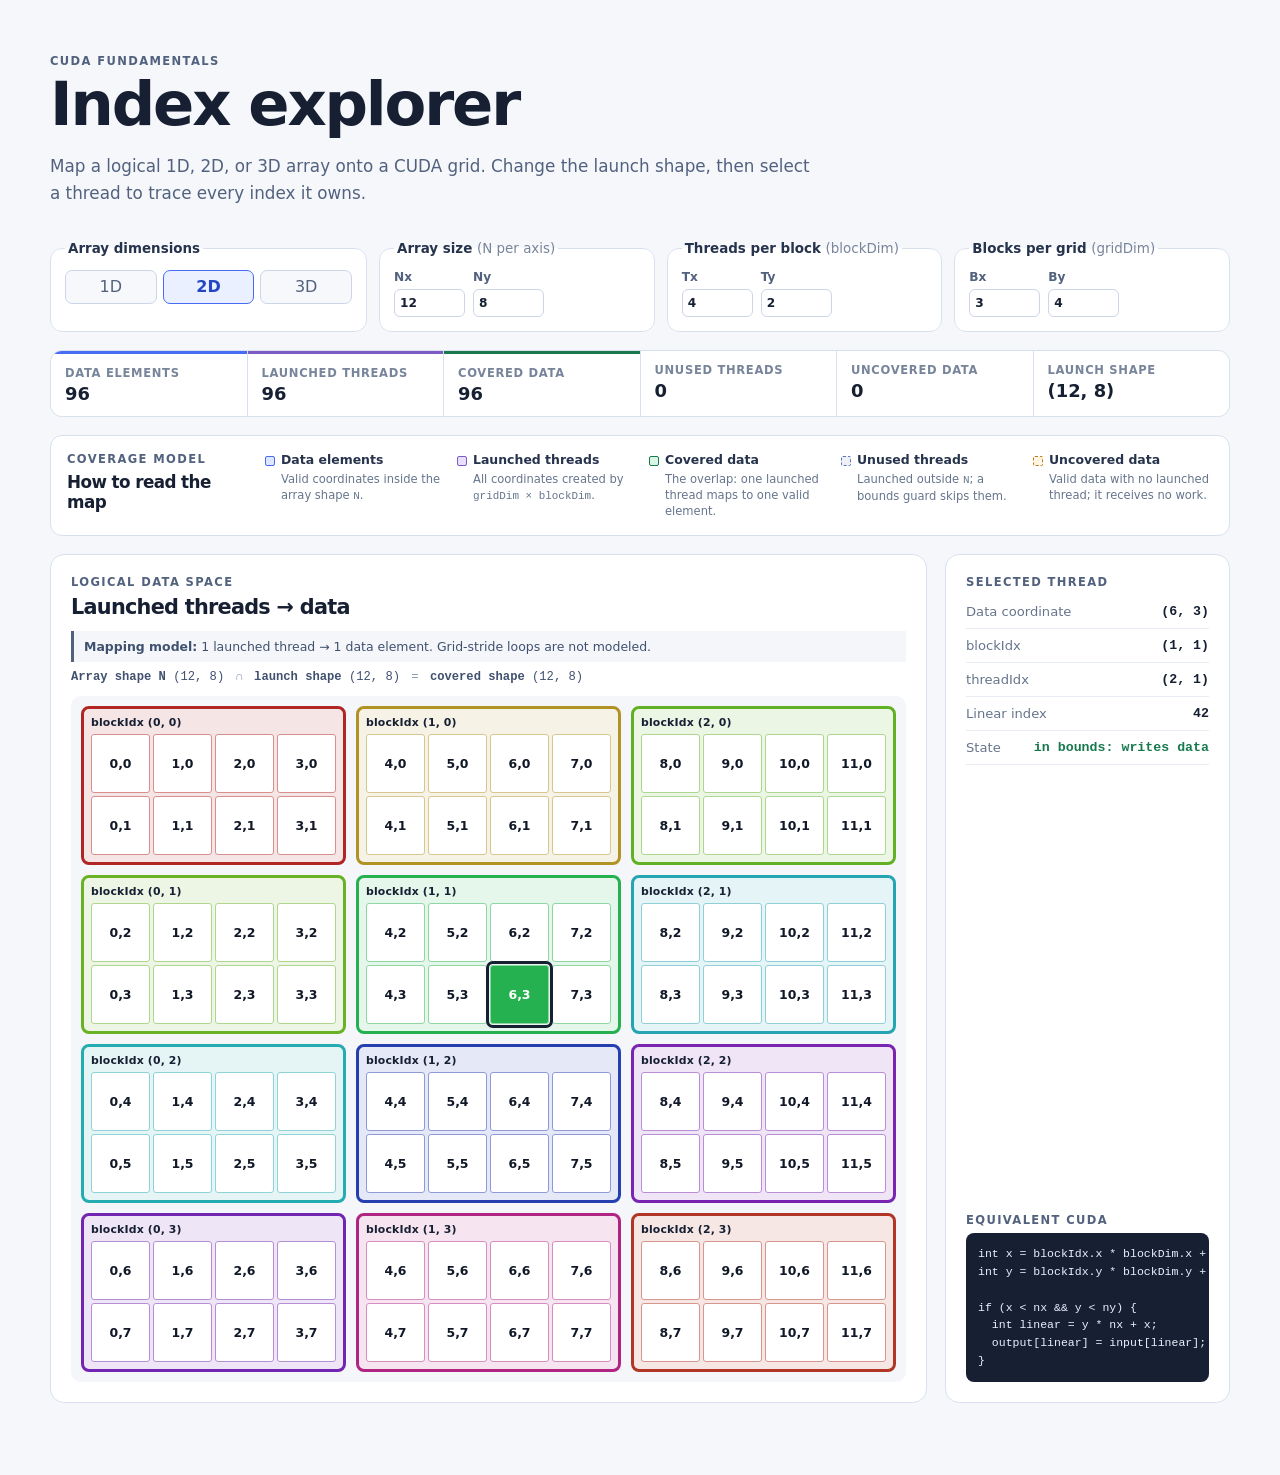
==== curriculum/gpu-mode-lecture-002/cuda-index-explorer/index.html @ 604b35b5 "feat: explain CUDA launch coverage - Define data, launch, overlap, and uncovered states\n- Show cove" ====
<!doctype html>
<html lang="en">
  <head>
    <meta charset="utf-8">
    <meta name="viewport" content="width=device-width, initial-scale=1">
    <title>CUDA Index Explorer</title>
    <link rel="stylesheet" href="styles.css">
  </head>
  <body>
    <main class="page-shell">
      <header>
        <p class="eyebrow">CUDA fundamentals</p>
        <h1>Index explorer</h1>
        <p class="lede">Map a logical 1D, 2D, or 3D array onto a CUDA grid. Change the launch shape, then select a thread to trace every index it owns.</p>
      </header>

      <section class="controls" aria-label="CUDA launch configuration">
        <fieldset>
          <legend>Array dimensions</legend>
          <div class="segmented" id="dimension-picker">
            <button type="button" data-dimensions="1" aria-pressed="false">1D</button>
            <button type="button" data-dimensions="2" aria-pressed="true">2D</button>
            <button type="button" data-dimensions="3" aria-pressed="false">3D</button>
          </div>
        </fieldset>
        <fieldset>
          <legend>Array size <span class="subtle">(N per axis)</span></legend>
          <div class="axis-inputs" id="array-inputs"></div>
        </fieldset>
        <fieldset>
          <legend>Threads per block <span class="subtle">(blockDim)</span></legend>
          <div class="axis-inputs" id="block-inputs"></div>
        </fieldset>
        <fieldset>
          <legend>Blocks per grid <span class="subtle">(gridDim)</span></legend>
          <div class="axis-inputs" id="grid-inputs"></div>
        </fieldset>
      </section>

      <section class="summary" aria-label="Coverage summary" id="summary"></section>
      <section class="coverage-key" aria-labelledby="coverage-key-title">
        <div class="coverage-key-heading">
          <p class="eyebrow">Coverage model</p>
          <h2 id="coverage-key-title">How to read the map</h2>
        </div>
        <div class="coverage-key-items">
          <div><span class="key data"></span><strong>Data elements</strong><p>Valid coordinates inside the array shape <code>N</code>.</p></div>
          <div><span class="key launch"></span><strong>Launched threads</strong><p>All coordinates created by <code>gridDim × blockDim</code>.</p></div>
          <div><span class="key covered"></span><strong>Covered data</strong><p>The overlap: one launched thread maps to one valid element.</p></div>
          <div><span class="key outside"></span><strong>Unused threads</strong><p>Launched outside <code>N</code>; a bounds guard skips them.</p></div>
          <div><span class="key missing"></span><strong>Uncovered data</strong><p>Valid data with no launched thread; it receives no work.</p></div>
        </div>
      </section>

      <section class="workspace">
        <section class="visual-panel" aria-labelledby="map-title">
          <div class="section-heading">
            <div>
              <p class="eyebrow">Logical data space</p>
              <h2 id="map-title">Launched threads → data</h2>
            </div>
          </div>
          <div id="slice-stack" class="slice-stack" aria-label="3D array slice stack"></div>
          <p class="mapping-rule"><strong>Mapping model:</strong> 1 launched thread → 1 data element. Grid-stride loops are not modeled.</p>
          <p id="coverage-statement" class="coverage-statement"></p>
          <section id="unassigned" class="unassigned" aria-live="polite"></section>
          <div id="map" class="map" role="grid" aria-label="Array elements grouped by their CUDA blocks"></div>
        </section>

        <aside class="inspection" aria-live="polite">
          <p class="eyebrow">Selected thread</p>
          <div id="selected-details"></div>
          <div class="code-wrap">
            <p class="eyebrow">Equivalent CUDA</p>
            <pre id="code-example"></pre>
          </div>
        </aside>
      </section>
    </main>
    <script src="mapping.js"></script>
    <script src="app.js"></script>
  </body>
</html>
---- curriculum/gpu-mode-lecture-002/cuda-index-explorer/styles.css ----
:root { color-scheme: light dark; font-family: Inter, ui-sans-serif, system-ui, sans-serif; color: #172033; background: #f5f7fb; }
* { box-sizing: border-box; }
[hidden] { display: none !important; }
body { margin: 0; }
button, input { font: inherit; }
.page-shell { width: min(1180px, calc(100% - 32px)); margin: 0 auto; padding: 54px 0 72px; }
header { max-width: 760px; }
.eyebrow { margin: 0 0 6px; color: #52627e; font-size: .72rem; font-weight: 750; letter-spacing: .12em; text-transform: uppercase; }
h1, h2 { margin: 0; letter-spacing: -.035em; color: #172033; }
h1 { font-size: clamp(2.2rem, 5vw, 3.8rem); line-height: 1; }
h2 { font-size: 1.3rem; }
.lede { margin: 18px 0 34px; color: #52627e; font-size: 1.05rem; line-height: 1.6; }
.controls { display: grid; grid-template-columns: 1.15fr repeat(3, 1fr); gap: 12px; }
fieldset { min-width: 0; margin: 0; padding: 14px; border: 1px solid #d9e0ed; border-radius: 12px; background: #fff; }
legend { padding: 0 3px; color: #26334c; font-size: .84rem; font-weight: 700; }
.subtle { color: #77849a; font-weight: 500; }
.segmented { display: flex; gap: 6px; }
.segmented button { flex: 1; min-height: 34px; border: 1px solid #ccd6e7; border-radius: 7px; background: #f6f8fc; color: #52627e; cursor: pointer; }
.segmented button[aria-pressed="true"] { border-color: #476cf3; background: #eaf0ff; color: #2446c4; font-weight: 750; }
.axis-inputs { display: flex; gap: 8px; }
.axis-inputs label { min-width: 0; color: #52627e; font-size: .76rem; font-weight: 700; }
.axis-inputs input { display: block; width: 100%; min-width: 44px; margin-top: 5px; padding: 6px 5px; border: 1px solid #ccd6e7; border-radius: 6px; color: #172033; background: #fff; }
.summary { display: grid; grid-template-columns: repeat(6, 1fr); gap: 1px; margin: 18px 0; overflow: hidden; border: 1px solid #d9e0ed; border-radius: 12px; background: #d9e0ed; }
.summary div { padding: 12px 14px; background: #fff; }
.summary span { display: block; color: #77849a; font-size: .72rem; font-weight: 700; text-transform: uppercase; letter-spacing: .06em; }
.summary strong { display: block; margin-top: 3px; font-size: 1.12rem; color: #172033; }
.summary .warning { background: #fff6e6; }.summary .warning span, .summary .warning strong { color: #a45300; }
.summary .data-total { border-top: 3px solid #476cf3; }.summary .launch-total { border-top: 3px solid #7c5cc4; }.summary .covered-total { border-top: 3px solid #18794e; }
.coverage-key { display: grid; grid-template-columns: 180px 1fr; gap: 18px; margin: 0 0 18px; padding: 16px; border: 1px solid #d9e0ed; border-radius: 12px; background: #fff; }.coverage-key h2 { font-size: 1.05rem; }.coverage-key-items { display: grid; grid-template-columns: repeat(5, minmax(0, 1fr)); gap: 12px; }.coverage-key-items > div { position: relative; padding-left: 16px; }.coverage-key-items .key { position: absolute; top: 4px; left: 0; margin: 0; }.coverage-key-items strong { display: block; color: #26334c; font-size: .78rem; }.coverage-key-items p { margin: 4px 0 0; color: #66758d; font-size: .72rem; line-height: 1.4; }.coverage-key-items code { font-size: .95em; }
.workspace { display: grid; grid-template-columns: minmax(0, 1fr) 285px; gap: 18px; align-items: stretch; }
.visual-panel, .inspection { border: 1px solid #d9e0ed; border-radius: 14px; background: #fff; padding: 20px; }
.section-heading { display: flex; align-items: start; justify-content: space-between; gap: 10px; margin-bottom: 16px; }
.slice-stack { margin: -5px 0 14px; padding: 10px 12px; border-left: 3px solid #476cf3; background: #f5f8ff; }
.stack-label { margin: 0 0 8px; color: #40516f; font-size: .78rem; font-weight: 700; }
.stack-layers { display: flex; align-items: center; flex-wrap: wrap; gap: 5px; }
.slice-layer { padding: 4px 7px; border: 1px solid #b9c7e6; border-radius: 5px; color: #253958; background: #fff; cursor: pointer; font-size: .73rem; font-weight: 700; }
.slice-layer.current { border-color: #263e99; background: #3457d5; color: #fff; box-shadow: 0 0 0 2px #b9c9ff; }
.slice-layer.outside { border-style: dashed; color: #7c8798; background: #edf0f5; }
.slice-layer.current.outside { border-color: #a65c00; background: #b86600; color: #fff; box-shadow: 0 0 0 2px #ffd29f; }
.stack-ellipsis { color: #62718a; font-weight: 800; }
.mapping-rule { margin: -4px 0 12px; padding: 8px 10px; border-left: 3px solid #52627e; color: #40516f; background: #f4f6fa; font-size: .78rem; }
.coverage-statement { margin: -4px 0 12px; color: #40516f; font-family: ui-monospace, SFMono-Regular, Menlo, monospace; font-size: .76rem; }.coverage-statement span { color: #8a98af; padding: 0 4px; }
.map { --block-columns: 1; display: grid; grid-template-columns: repeat(var(--block-columns), minmax(110px, 1fr)); gap: 10px; padding: 10px; overflow: auto; border-radius: 10px; background: #f4f6fa; }
.map.one-dimensional { grid-template-columns: repeat(var(--block-columns), minmax(150px, 1fr)); }
.map.one-dimensional .block-region { grid-template-rows: auto minmax(54px, 72px); }.map.one-dimensional .cell { aspect-ratio: auto; min-height: 54px; }
.empty-launch { grid-column: 1 / -1; margin: 0; padding: 18px; color: #a45300; font-weight: 750; text-align: center; }
.block-region { --thread-columns: 1; display: grid; grid-template-columns: repeat(var(--thread-columns), minmax(26px, 1fr)); gap: 3px; padding: 7px; border: 3px solid var(--block-color); border-radius: 8px; background: color-mix(in srgb, var(--block-color), #fff 88%); }
.block-label { grid-column: 1 / -1; margin: 0 0 2px; color: #172033; font-size: .68rem; font-weight: 850; letter-spacing: .015em; }
.cell { aspect-ratio: 1; min-width: 27px; padding: 0; border: 1px solid color-mix(in srgb, var(--block-color), #fff 48%); border-radius: 3px; color: #111827; background: #fff; cursor: pointer; font-size: clamp(.56rem, 1.5vw, .78rem); font-weight: 750; }
.cell:hover { filter: brightness(.95); transform: scale(1.04); }
.cell.outside { border-style: dashed; color: #98a2b3; background: repeating-linear-gradient(135deg, #f3f4f7, #f3f4f7 4px, #e8ebf0 4px, #e8ebf0 7px); }
.cell.selected { outline: 3px solid #172033; outline-offset: 1px; background: var(--block-color); color: white; font-weight: 800; z-index: 1; }
.unassigned { margin-top: 12px; padding: 12px; border: 1px dashed #c47b15; border-radius: 8px; background: #fff8eb; }
.unassigned-title { margin: 0; color: #804000; font-size: .84rem; font-weight: 850; }.unassigned-detail { margin: 3px 0 10px; color: #8c642d; font-size: .76rem; }
.unassigned-cells { display: grid; grid-template-columns: repeat(var(--unassigned-columns), minmax(38px, 1fr)); gap: 3px; }.unassigned-cells span { min-height: 28px; padding: 6px 3px; overflow: hidden; border: 1px dashed #c9984e; border-radius: 3px; color: #754706; background: repeating-linear-gradient(135deg, #fff9eb, #fff9eb 4px, #fff2d5 4px, #fff2d5 7px); font-family: ui-monospace, SFMono-Regular, Menlo, monospace; font-size: .68rem; font-weight: 750; text-align: center; white-space: nowrap; text-overflow: ellipsis; }.unassigned-cells .more-missing { grid-column: 1 / -1; color: #8c642d; background: transparent; border: 0; text-align: left; }
.map-key { margin: 13px 0 0; color: #52627e; font-size: .77rem; }
.key { display: inline-block; width: 10px; height: 10px; margin: 0 4px 0 10px; border-radius: 2px; border: 1px solid #5874be; background: #dce7ff; }.key.data { border-color: #476cf3; background: #dce7ff; }.key.launch { border-color: #7c5cc4; background: #e8dfff; }.key.covered { border-color: #18794e; background: #d9f5e5; }.key.outside { border-style: dashed; background: #eef0f4; }.key.missing { border-color: #c47b15; border-style: dashed; background: repeating-linear-gradient(135deg, #fff9eb, #fff9eb 4px, #fff2d5 4px, #fff2d5 7px); }
.inspection { display: flex; flex-direction: column; }
dl { margin: 0; } dl div { display: grid; grid-template-columns: 1fr auto; gap: 12px; padding: 9px 0; border-bottom: 1px solid #e8edf5; } dt { color: #66758d; font-size: .82rem; } dd { margin: 0; color: #172033; font-family: ui-monospace, SFMono-Regular, Menlo, monospace; font-size: .83rem; font-weight: 700; }.in-bounds { color: #18794e; }.out-of-bounds { color: #b54708; }
.code-wrap { margin-top: auto; padding-top: 24px; }.code-wrap pre { margin: 0; padding: 12px; overflow: auto; border-radius: 8px; background: #172033; color: #eaf0ff; font-size: .72rem; line-height: 1.55; }
@media (max-width: 900px) { .controls { grid-template-columns: repeat(2, 1fr); }.summary { grid-template-columns: repeat(3, 1fr); }.coverage-key { grid-template-columns: 1fr; }.coverage-key-items { grid-template-columns: repeat(3, 1fr); }.workspace { grid-template-columns: 1fr; }.inspection { min-height: 340px; } }
@media (max-width: 560px) { .page-shell { width: min(100% - 20px, 1180px); padding-top: 28px; }.controls, .summary, .coverage-key-items { grid-template-columns: 1fr; }.visual-panel, .inspection { padding: 14px; }.map, .map.one-dimensional { grid-template-columns: repeat(var(--block-columns), minmax(110px, 1fr)); } }
@media (prefers-color-scheme: dark) { :root { color: #e4e8f1; background: #101522; } h1, h2, .summary strong, dd { color: #f2f5fb; }.lede, .eyebrow, .map-key, dt { color: #aeb9cf; } fieldset, .summary div, .visual-panel, .inspection, .coverage-key { border-color: #2d3a54; background: #192132; } legend { color: #dce5f7; }.segmented button, .axis-inputs input { border-color: #3a4964; color: #eaf0ff; background: #222d42; }.segmented button[aria-pressed="true"] { border-color: #6d8cff; background: #24366e; color: #dce6ff; }.summary { border-color: #2d3a54; background: #2d3a54; }.summary .warning { background: #442b10; }.summary .warning span, .summary .warning strong { color: #ffcf86; }.coverage-key-items strong { color: #e8efff; }.coverage-key-items p { color: #aeb9cf; }.map { background: #111827; }.slice-stack { background: #18233a; }.stack-label { color: #bdc9df; }.slice-layer { border-color: #526789; color: #eaf0ff; background: #26364f; }.slice-layer.outside { color: #aeb9cf; background: #252d3b; }.mapping-rule { color: #bdc9df; background: #202a3c; }.coverage-statement { color: #bdc9df; }.block-region { background: color-mix(in srgb, var(--block-color), #111827 74%); }.block-label { color: #f4f7ff; }.cell { color: #172033; background: #f8fbff; }.cell.outside { color: #77849a; background: repeating-linear-gradient(135deg, #252d3b, #252d3b 4px, #1d2430 4px, #1d2430 7px); }.unassigned { border-color: #d49333; background: #352815; }.unassigned-title { color: #ffd293; }.unassigned-detail { color: #e3bd84; }.unassigned-cells span { border-color: #a87938; color: #ffd99f; background: repeating-linear-gradient(135deg, #3a2c17, #3a2c17 4px, #2e2314 4px, #2e2314 7px); }.code-wrap pre { background: #0b1020; } }
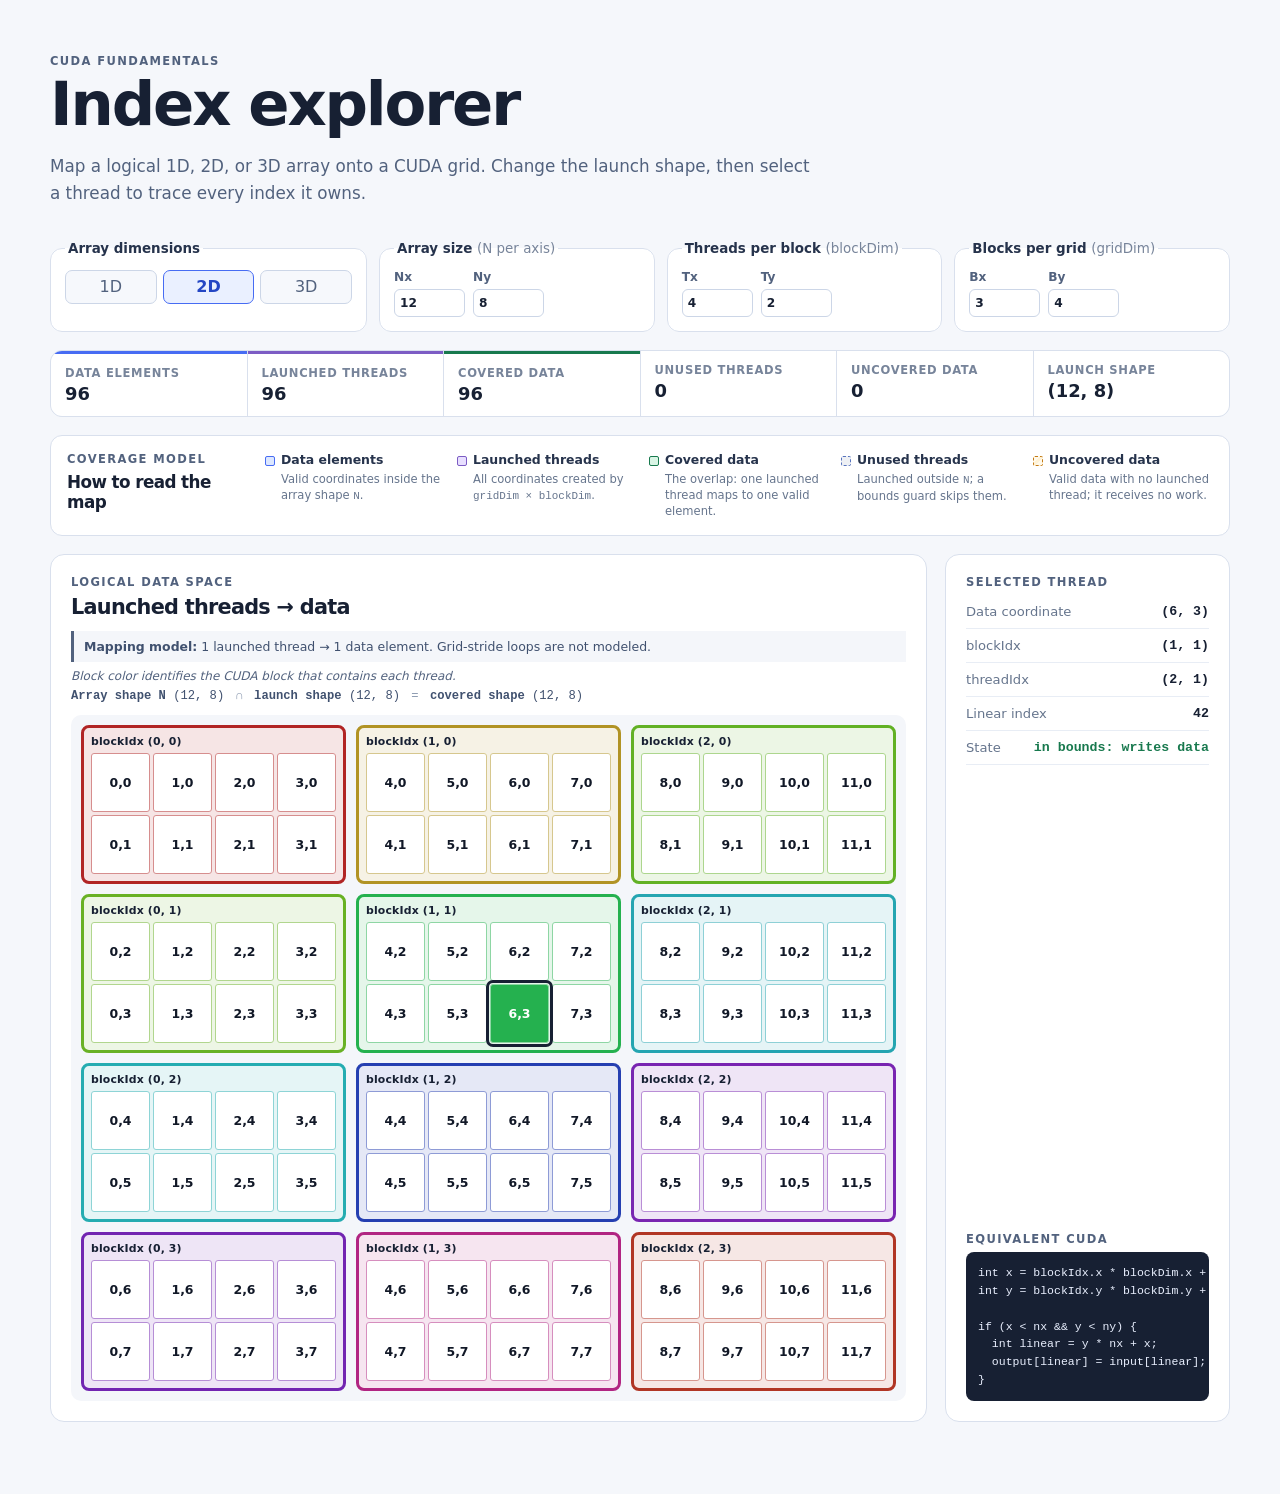
==== commit 1f00965f: "feat: clarify 3D CUDA slice groups - Group z layers by block index\n- Keep x-y tile colors stable ac" ====
--- a/curriculum/gpu-mode-lecture-002/cuda-index-explorer/index.html
+++ b/curriculum/gpu-mode-lecture-002/cuda-index-explorer/index.html
@@ -62,6 +62,7 @@
           </div>
           <div id="slice-stack" class="slice-stack" aria-label="3D array slice stack"></div>
           <p class="mapping-rule"><strong>Mapping model:</strong> 1 launched thread → 1 data element. Grid-stride loops are not modeled.</p>
+          <p id="dimension-note" class="dimension-note"></p>
           <p id="coverage-statement" class="coverage-statement"></p>
           <section id="unassigned" class="unassigned" aria-live="polite"></section>
           <div id="map" class="map" role="grid" aria-label="Array elements grouped by their CUDA blocks"></div>
--- a/curriculum/gpu-mode-lecture-002/cuda-index-explorer/styles.css
+++ b/curriculum/gpu-mode-lecture-002/cuda-index-explorer/styles.css
@@ -32,13 +32,14 @@
 .section-heading { display: flex; align-items: start; justify-content: space-between; gap: 10px; margin-bottom: 16px; }
 .slice-stack { margin: -5px 0 14px; padding: 10px 12px; border-left: 3px solid #476cf3; background: #f5f8ff; }
 .stack-label { margin: 0 0 8px; color: #40516f; font-size: .78rem; font-weight: 700; }
-.stack-layers { display: flex; align-items: center; flex-wrap: wrap; gap: 5px; }
-.slice-layer { padding: 4px 7px; border: 1px solid #b9c7e6; border-radius: 5px; color: #253958; background: #fff; cursor: pointer; font-size: .73rem; font-weight: 700; }
+.stack-groups { display: flex; align-items: stretch; flex-wrap: wrap; gap: 8px; }.slice-group { padding: 6px; border: 1px solid #aabadd; border-radius: 6px; background: color-mix(in srgb, #dce7ff, #fff 58%); }.slice-group-label { margin: 0 0 5px; color: #385175; font-size: .68rem; font-weight: 850; }.stack-layers { display: flex; align-items: center; flex-wrap: wrap; gap: 5px; }
+.slice-layer { display: grid; gap: 1px; padding: 4px 7px; border: 1px solid #b9c7e6; border-radius: 5px; color: #253958; background: #fff; cursor: pointer; font-size: .73rem; font-weight: 800; text-align: left; }.slice-layer small, .slice-layer em { color: #62718a; font-size: .6rem; font-style: normal; font-weight: 650; }
 .slice-layer.current { border-color: #263e99; background: #3457d5; color: #fff; box-shadow: 0 0 0 2px #b9c9ff; }
 .slice-layer.outside { border-style: dashed; color: #7c8798; background: #edf0f5; }
 .slice-layer.current.outside { border-color: #a65c00; background: #b86600; color: #fff; box-shadow: 0 0 0 2px #ffd29f; }
 .stack-ellipsis { color: #62718a; font-weight: 800; }
 .mapping-rule { margin: -4px 0 12px; padding: 8px 10px; border-left: 3px solid #52627e; color: #40516f; background: #f4f6fa; font-size: .78rem; }
+.dimension-note { margin: -5px 0 10px; color: #52627e; font-size: .75rem; font-style: italic; }
 .coverage-statement { margin: -4px 0 12px; color: #40516f; font-family: ui-monospace, SFMono-Regular, Menlo, monospace; font-size: .76rem; }.coverage-statement span { color: #8a98af; padding: 0 4px; }
 .map { --block-columns: 1; display: grid; grid-template-columns: repeat(var(--block-columns), minmax(110px, 1fr)); gap: 10px; padding: 10px; overflow: auto; border-radius: 10px; background: #f4f6fa; }
 .map.one-dimensional { grid-template-columns: repeat(var(--block-columns), minmax(150px, 1fr)); }
@@ -60,4 +61,4 @@
 .code-wrap { margin-top: auto; padding-top: 24px; }.code-wrap pre { margin: 0; padding: 12px; overflow: auto; border-radius: 8px; background: #172033; color: #eaf0ff; font-size: .72rem; line-height: 1.55; }
 @media (max-width: 900px) { .controls { grid-template-columns: repeat(2, 1fr); }.summary { grid-template-columns: repeat(3, 1fr); }.coverage-key { grid-template-columns: 1fr; }.coverage-key-items { grid-template-columns: repeat(3, 1fr); }.workspace { grid-template-columns: 1fr; }.inspection { min-height: 340px; } }
 @media (max-width: 560px) { .page-shell { width: min(100% - 20px, 1180px); padding-top: 28px; }.controls, .summary, .coverage-key-items { grid-template-columns: 1fr; }.visual-panel, .inspection { padding: 14px; }.map, .map.one-dimensional { grid-template-columns: repeat(var(--block-columns), minmax(110px, 1fr)); } }
-@media (prefers-color-scheme: dark) { :root { color: #e4e8f1; background: #101522; } h1, h2, .summary strong, dd { color: #f2f5fb; }.lede, .eyebrow, .map-key, dt { color: #aeb9cf; } fieldset, .summary div, .visual-panel, .inspection, .coverage-key { border-color: #2d3a54; background: #192132; } legend { color: #dce5f7; }.segmented button, .axis-inputs input { border-color: #3a4964; color: #eaf0ff; background: #222d42; }.segmented button[aria-pressed="true"] { border-color: #6d8cff; background: #24366e; color: #dce6ff; }.summary { border-color: #2d3a54; background: #2d3a54; }.summary .warning { background: #442b10; }.summary .warning span, .summary .warning strong { color: #ffcf86; }.coverage-key-items strong { color: #e8efff; }.coverage-key-items p { color: #aeb9cf; }.map { background: #111827; }.slice-stack { background: #18233a; }.stack-label { color: #bdc9df; }.slice-layer { border-color: #526789; color: #eaf0ff; background: #26364f; }.slice-layer.outside { color: #aeb9cf; background: #252d3b; }.mapping-rule { color: #bdc9df; background: #202a3c; }.coverage-statement { color: #bdc9df; }.block-region { background: color-mix(in srgb, var(--block-color), #111827 74%); }.block-label { color: #f4f7ff; }.cell { color: #172033; background: #f8fbff; }.cell.outside { color: #77849a; background: repeating-linear-gradient(135deg, #252d3b, #252d3b 4px, #1d2430 4px, #1d2430 7px); }.unassigned { border-color: #d49333; background: #352815; }.unassigned-title { color: #ffd293; }.unassigned-detail { color: #e3bd84; }.unassigned-cells span { border-color: #a87938; color: #ffd99f; background: repeating-linear-gradient(135deg, #3a2c17, #3a2c17 4px, #2e2314 4px, #2e2314 7px); }.code-wrap pre { background: #0b1020; } }
+@media (prefers-color-scheme: dark) { :root { color: #e4e8f1; background: #101522; } h1, h2, .summary strong, dd { color: #f2f5fb; }.lede, .eyebrow, .map-key, dt { color: #aeb9cf; } fieldset, .summary div, .visual-panel, .inspection, .coverage-key { border-color: #2d3a54; background: #192132; } legend { color: #dce5f7; }.segmented button, .axis-inputs input { border-color: #3a4964; color: #eaf0ff; background: #222d42; }.segmented button[aria-pressed="true"] { border-color: #6d8cff; background: #24366e; color: #dce6ff; }.summary { border-color: #2d3a54; background: #2d3a54; }.summary .warning { background: #442b10; }.summary .warning span, .summary .warning strong { color: #ffcf86; }.coverage-key-items strong { color: #e8efff; }.coverage-key-items p { color: #aeb9cf; }.map { background: #111827; }.slice-stack { background: #18233a; }.stack-label { color: #bdc9df; }.slice-group { border-color: #526789; background: #202e48; }.slice-group-label { color: #c8d6f0; }.slice-layer { border-color: #526789; color: #eaf0ff; background: #26364f; }.slice-layer small, .slice-layer em { color: #aeb9cf; }.slice-layer.outside { color: #aeb9cf; background: #252d3b; }.mapping-rule { color: #bdc9df; background: #202a3c; }.dimension-note, .coverage-statement { color: #bdc9df; }.block-region { background: color-mix(in srgb, var(--block-color), #111827 74%); }.block-label { color: #f4f7ff; }.cell { color: #172033; background: #f8fbff; }.cell.outside { color: #77849a; background: repeating-linear-gradient(135deg, #252d3b, #252d3b 4px, #1d2430 4px, #1d2430 7px); }.unassigned { border-color: #d49333; background: #352815; }.unassigned-title { color: #ffd293; }.unassigned-detail { color: #e3bd84; }.unassigned-cells span { border-color: #a87938; color: #ffd99f; background: repeating-linear-gradient(135deg, #3a2c17, #3a2c17 4px, #2e2314 4px, #2e2314 7px); }.code-wrap pre { background: #0b1020; } }
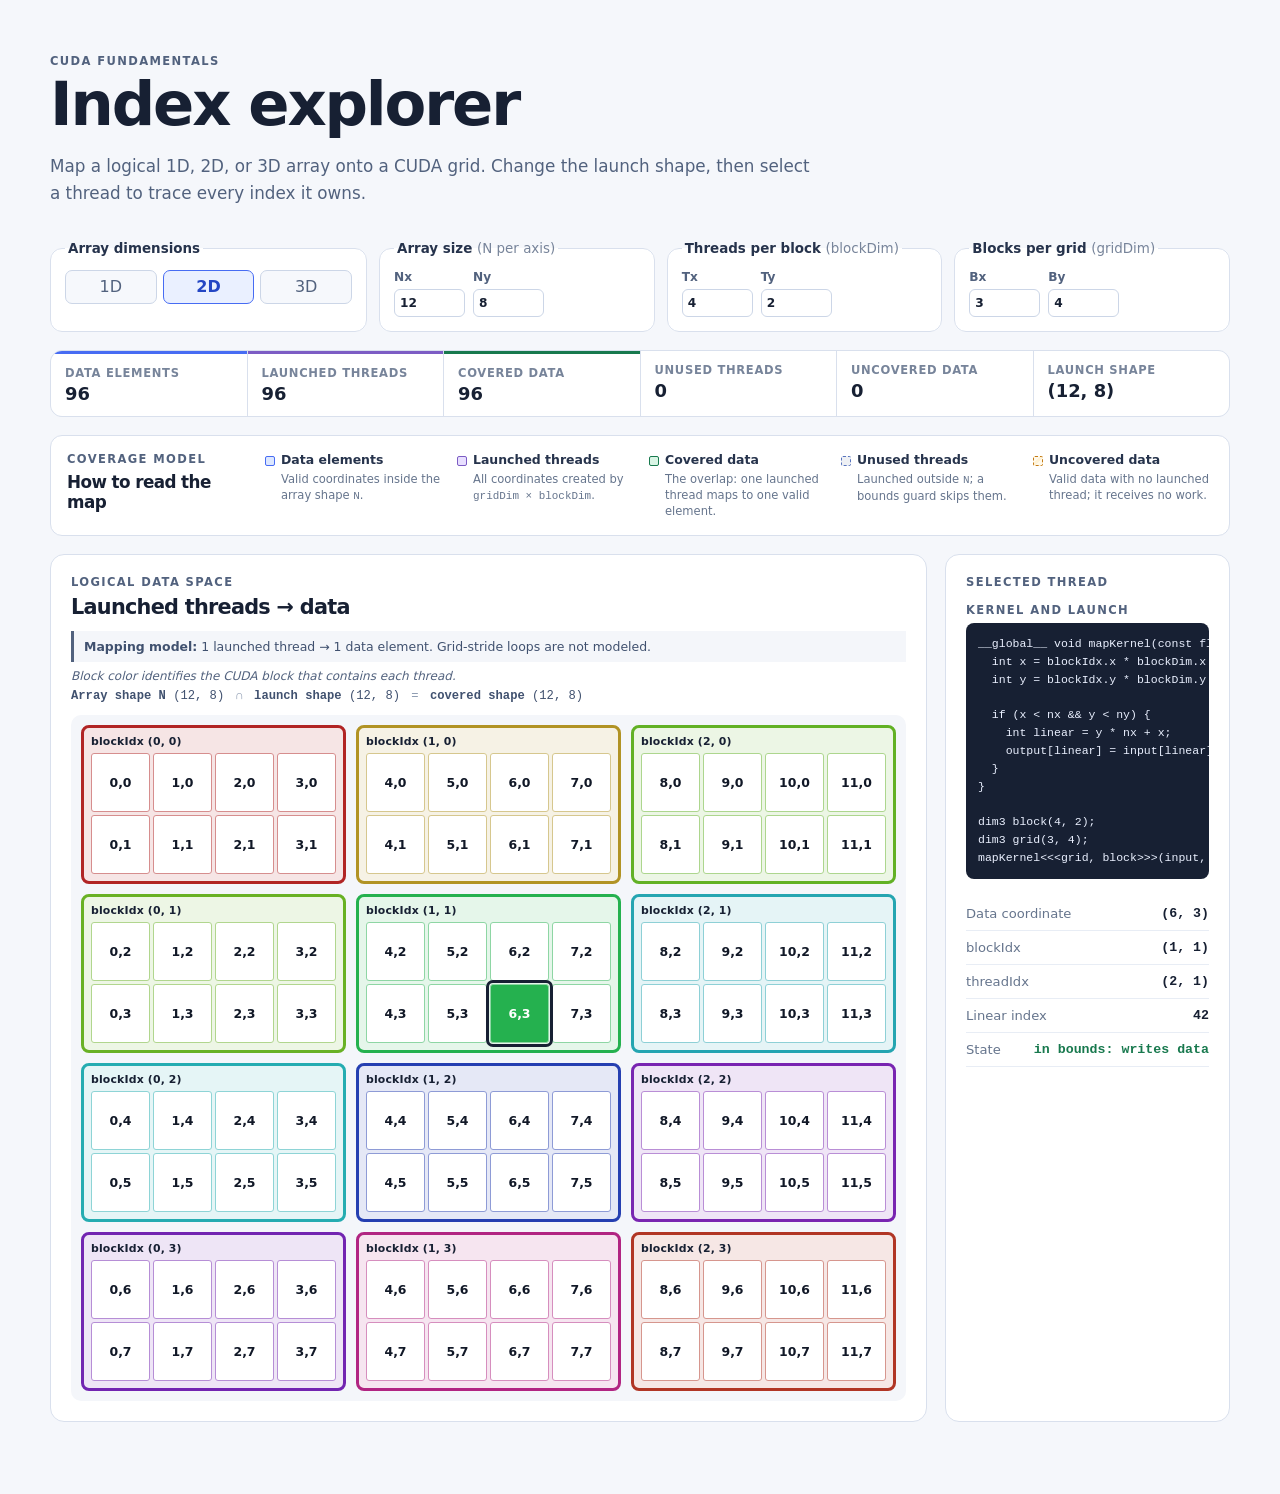
==== commit e69ed3e0: "feat: show CUDA kernel launch code - Generate the current kernel and dim3 launch values\n- Keep the " ====
--- a/curriculum/gpu-mode-lecture-002/cuda-index-explorer/index.html
+++ b/curriculum/gpu-mode-lecture-002/cuda-index-explorer/index.html
@@ -70,11 +70,11 @@
 
         <aside class="inspection" aria-live="polite">
           <p class="eyebrow">Selected thread</p>
-          <div id="selected-details"></div>
           <div class="code-wrap">
-            <p class="eyebrow">Equivalent CUDA</p>
+            <p class="eyebrow">Kernel and launch</p>
             <pre id="code-example"></pre>
           </div>
+          <div id="selected-details"></div>
         </aside>
       </section>
     </main>
--- a/curriculum/gpu-mode-lecture-002/cuda-index-explorer/styles.css
+++ b/curriculum/gpu-mode-lecture-002/cuda-index-explorer/styles.css
@@ -58,7 +58,7 @@
 .key { display: inline-block; width: 10px; height: 10px; margin: 0 4px 0 10px; border-radius: 2px; border: 1px solid #5874be; background: #dce7ff; }.key.data { border-color: #476cf3; background: #dce7ff; }.key.launch { border-color: #7c5cc4; background: #e8dfff; }.key.covered { border-color: #18794e; background: #d9f5e5; }.key.outside { border-style: dashed; background: #eef0f4; }.key.missing { border-color: #c47b15; border-style: dashed; background: repeating-linear-gradient(135deg, #fff9eb, #fff9eb 4px, #fff2d5 4px, #fff2d5 7px); }
 .inspection { display: flex; flex-direction: column; }
 dl { margin: 0; } dl div { display: grid; grid-template-columns: 1fr auto; gap: 12px; padding: 9px 0; border-bottom: 1px solid #e8edf5; } dt { color: #66758d; font-size: .82rem; } dd { margin: 0; color: #172033; font-family: ui-monospace, SFMono-Regular, Menlo, monospace; font-size: .83rem; font-weight: 700; }.in-bounds { color: #18794e; }.out-of-bounds { color: #b54708; }
-.code-wrap { margin-top: auto; padding-top: 24px; }.code-wrap pre { margin: 0; padding: 12px; overflow: auto; border-radius: 8px; background: #172033; color: #eaf0ff; font-size: .72rem; line-height: 1.55; }
+.code-wrap { margin-top: 8px; }.code-wrap pre { margin: 0; padding: 12px; overflow: auto; border-radius: 8px; background: #172033; color: #eaf0ff; font-size: .72rem; line-height: 1.55; }.inspection #selected-details { margin-top: 18px; }
 @media (max-width: 900px) { .controls { grid-template-columns: repeat(2, 1fr); }.summary { grid-template-columns: repeat(3, 1fr); }.coverage-key { grid-template-columns: 1fr; }.coverage-key-items { grid-template-columns: repeat(3, 1fr); }.workspace { grid-template-columns: 1fr; }.inspection { min-height: 340px; } }
 @media (max-width: 560px) { .page-shell { width: min(100% - 20px, 1180px); padding-top: 28px; }.controls, .summary, .coverage-key-items { grid-template-columns: 1fr; }.visual-panel, .inspection { padding: 14px; }.map, .map.one-dimensional { grid-template-columns: repeat(var(--block-columns), minmax(110px, 1fr)); } }
 @media (prefers-color-scheme: dark) { :root { color: #e4e8f1; background: #101522; } h1, h2, .summary strong, dd { color: #f2f5fb; }.lede, .eyebrow, .map-key, dt { color: #aeb9cf; } fieldset, .summary div, .visual-panel, .inspection, .coverage-key { border-color: #2d3a54; background: #192132; } legend { color: #dce5f7; }.segmented button, .axis-inputs input { border-color: #3a4964; color: #eaf0ff; background: #222d42; }.segmented button[aria-pressed="true"] { border-color: #6d8cff; background: #24366e; color: #dce6ff; }.summary { border-color: #2d3a54; background: #2d3a54; }.summary .warning { background: #442b10; }.summary .warning span, .summary .warning strong { color: #ffcf86; }.coverage-key-items strong { color: #e8efff; }.coverage-key-items p { color: #aeb9cf; }.map { background: #111827; }.slice-stack { background: #18233a; }.stack-label { color: #bdc9df; }.slice-group { border-color: #526789; background: #202e48; }.slice-group-label { color: #c8d6f0; }.slice-layer { border-color: #526789; color: #eaf0ff; background: #26364f; }.slice-layer small, .slice-layer em { color: #aeb9cf; }.slice-layer.outside { color: #aeb9cf; background: #252d3b; }.mapping-rule { color: #bdc9df; background: #202a3c; }.dimension-note, .coverage-statement { color: #bdc9df; }.block-region { background: color-mix(in srgb, var(--block-color), #111827 74%); }.block-label { color: #f4f7ff; }.cell { color: #172033; background: #f8fbff; }.cell.outside { color: #77849a; background: repeating-linear-gradient(135deg, #252d3b, #252d3b 4px, #1d2430 4px, #1d2430 7px); }.unassigned { border-color: #d49333; background: #352815; }.unassigned-title { color: #ffd293; }.unassigned-detail { color: #e3bd84; }.unassigned-cells span { border-color: #a87938; color: #ffd99f; background: repeating-linear-gradient(135deg, #3a2c17, #3a2c17 4px, #2e2314 4px, #2e2314 7px); }.code-wrap pre { background: #0b1020; } }
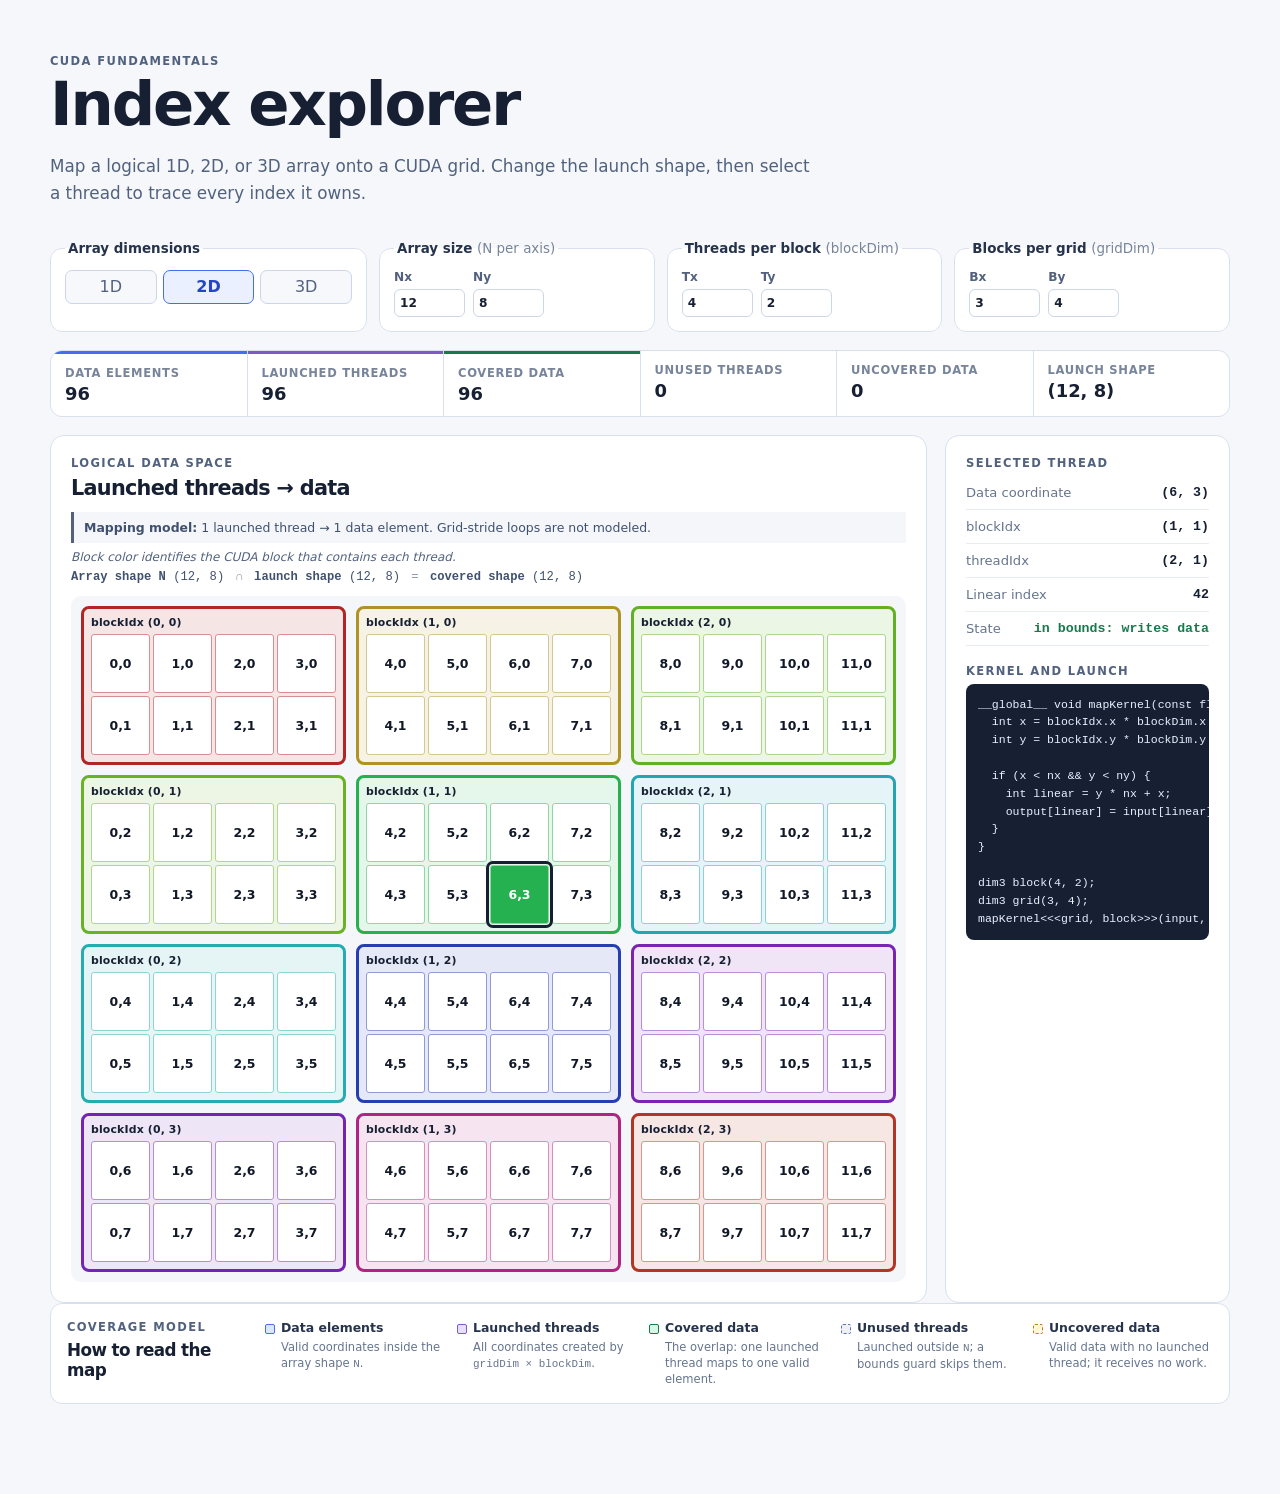
==== commit 8856643f: "refactor: reorder CUDA explorer references - Put selected-thread details before the CUDA snippet\n- " ====
--- a/curriculum/gpu-mode-lecture-002/cuda-index-explorer/index.html
+++ b/curriculum/gpu-mode-lecture-002/cuda-index-explorer/index.html
@@ -38,20 +38,6 @@
       </section>
 
       <section class="summary" aria-label="Coverage summary" id="summary"></section>
-      <section class="coverage-key" aria-labelledby="coverage-key-title">
-        <div class="coverage-key-heading">
-          <p class="eyebrow">Coverage model</p>
-          <h2 id="coverage-key-title">How to read the map</h2>
-        </div>
-        <div class="coverage-key-items">
-          <div><span class="key data"></span><strong>Data elements</strong><p>Valid coordinates inside the array shape <code>N</code>.</p></div>
-          <div><span class="key launch"></span><strong>Launched threads</strong><p>All coordinates created by <code>gridDim × blockDim</code>.</p></div>
-          <div><span class="key covered"></span><strong>Covered data</strong><p>The overlap: one launched thread maps to one valid element.</p></div>
-          <div><span class="key outside"></span><strong>Unused threads</strong><p>Launched outside <code>N</code>; a bounds guard skips them.</p></div>
-          <div><span class="key missing"></span><strong>Uncovered data</strong><p>Valid data with no launched thread; it receives no work.</p></div>
-        </div>
-      </section>
-
       <section class="workspace">
         <section class="visual-panel" aria-labelledby="map-title">
           <div class="section-heading">
@@ -70,12 +56,25 @@
 
         <aside class="inspection" aria-live="polite">
           <p class="eyebrow">Selected thread</p>
+          <div id="selected-details"></div>
           <div class="code-wrap">
             <p class="eyebrow">Kernel and launch</p>
             <pre id="code-example"></pre>
           </div>
-          <div id="selected-details"></div>
         </aside>
+      </section>
+      <section class="coverage-key" aria-labelledby="coverage-key-title">
+        <div class="coverage-key-heading">
+          <p class="eyebrow">Coverage model</p>
+          <h2 id="coverage-key-title">How to read the map</h2>
+        </div>
+        <div class="coverage-key-items">
+          <div><span class="key data"></span><strong>Data elements</strong><p>Valid coordinates inside the array shape <code>N</code>.</p></div>
+          <div><span class="key launch"></span><strong>Launched threads</strong><p>All coordinates created by <code>gridDim × blockDim</code>.</p></div>
+          <div><span class="key covered"></span><strong>Covered data</strong><p>The overlap: one launched thread maps to one valid element.</p></div>
+          <div><span class="key outside"></span><strong>Unused threads</strong><p>Launched outside <code>N</code>; a bounds guard skips them.</p></div>
+          <div><span class="key missing"></span><strong>Uncovered data</strong><p>Valid data with no launched thread; it receives no work.</p></div>
+        </div>
       </section>
     </main>
     <script src="mapping.js"></script>
--- a/curriculum/gpu-mode-lecture-002/cuda-index-explorer/styles.css
+++ b/curriculum/gpu-mode-lecture-002/cuda-index-explorer/styles.css
@@ -58,7 +58,7 @@
 .key { display: inline-block; width: 10px; height: 10px; margin: 0 4px 0 10px; border-radius: 2px; border: 1px solid #5874be; background: #dce7ff; }.key.data { border-color: #476cf3; background: #dce7ff; }.key.launch { border-color: #7c5cc4; background: #e8dfff; }.key.covered { border-color: #18794e; background: #d9f5e5; }.key.outside { border-style: dashed; background: #eef0f4; }.key.missing { border-color: #c47b15; border-style: dashed; background: repeating-linear-gradient(135deg, #fff9eb, #fff9eb 4px, #fff2d5 4px, #fff2d5 7px); }
 .inspection { display: flex; flex-direction: column; }
 dl { margin: 0; } dl div { display: grid; grid-template-columns: 1fr auto; gap: 12px; padding: 9px 0; border-bottom: 1px solid #e8edf5; } dt { color: #66758d; font-size: .82rem; } dd { margin: 0; color: #172033; font-family: ui-monospace, SFMono-Regular, Menlo, monospace; font-size: .83rem; font-weight: 700; }.in-bounds { color: #18794e; }.out-of-bounds { color: #b54708; }
-.code-wrap { margin-top: 8px; }.code-wrap pre { margin: 0; padding: 12px; overflow: auto; border-radius: 8px; background: #172033; color: #eaf0ff; font-size: .72rem; line-height: 1.55; }.inspection #selected-details { margin-top: 18px; }
+.code-wrap { margin-top: 18px; }.code-wrap pre { margin: 0; padding: 12px; overflow: auto; border-radius: 8px; background: #172033; color: #eaf0ff; font-size: .72rem; line-height: 1.55; }
 @media (max-width: 900px) { .controls { grid-template-columns: repeat(2, 1fr); }.summary { grid-template-columns: repeat(3, 1fr); }.coverage-key { grid-template-columns: 1fr; }.coverage-key-items { grid-template-columns: repeat(3, 1fr); }.workspace { grid-template-columns: 1fr; }.inspection { min-height: 340px; } }
 @media (max-width: 560px) { .page-shell { width: min(100% - 20px, 1180px); padding-top: 28px; }.controls, .summary, .coverage-key-items { grid-template-columns: 1fr; }.visual-panel, .inspection { padding: 14px; }.map, .map.one-dimensional { grid-template-columns: repeat(var(--block-columns), minmax(110px, 1fr)); } }
 @media (prefers-color-scheme: dark) { :root { color: #e4e8f1; background: #101522; } h1, h2, .summary strong, dd { color: #f2f5fb; }.lede, .eyebrow, .map-key, dt { color: #aeb9cf; } fieldset, .summary div, .visual-panel, .inspection, .coverage-key { border-color: #2d3a54; background: #192132; } legend { color: #dce5f7; }.segmented button, .axis-inputs input { border-color: #3a4964; color: #eaf0ff; background: #222d42; }.segmented button[aria-pressed="true"] { border-color: #6d8cff; background: #24366e; color: #dce6ff; }.summary { border-color: #2d3a54; background: #2d3a54; }.summary .warning { background: #442b10; }.summary .warning span, .summary .warning strong { color: #ffcf86; }.coverage-key-items strong { color: #e8efff; }.coverage-key-items p { color: #aeb9cf; }.map { background: #111827; }.slice-stack { background: #18233a; }.stack-label { color: #bdc9df; }.slice-group { border-color: #526789; background: #202e48; }.slice-group-label { color: #c8d6f0; }.slice-layer { border-color: #526789; color: #eaf0ff; background: #26364f; }.slice-layer small, .slice-layer em { color: #aeb9cf; }.slice-layer.outside { color: #aeb9cf; background: #252d3b; }.mapping-rule { color: #bdc9df; background: #202a3c; }.dimension-note, .coverage-statement { color: #bdc9df; }.block-region { background: color-mix(in srgb, var(--block-color), #111827 74%); }.block-label { color: #f4f7ff; }.cell { color: #172033; background: #f8fbff; }.cell.outside { color: #77849a; background: repeating-linear-gradient(135deg, #252d3b, #252d3b 4px, #1d2430 4px, #1d2430 7px); }.unassigned { border-color: #d49333; background: #352815; }.unassigned-title { color: #ffd293; }.unassigned-detail { color: #e3bd84; }.unassigned-cells span { border-color: #a87938; color: #ffd99f; background: repeating-linear-gradient(135deg, #3a2c17, #3a2c17 4px, #2e2314 4px, #2e2314 7px); }.code-wrap pre { background: #0b1020; } }
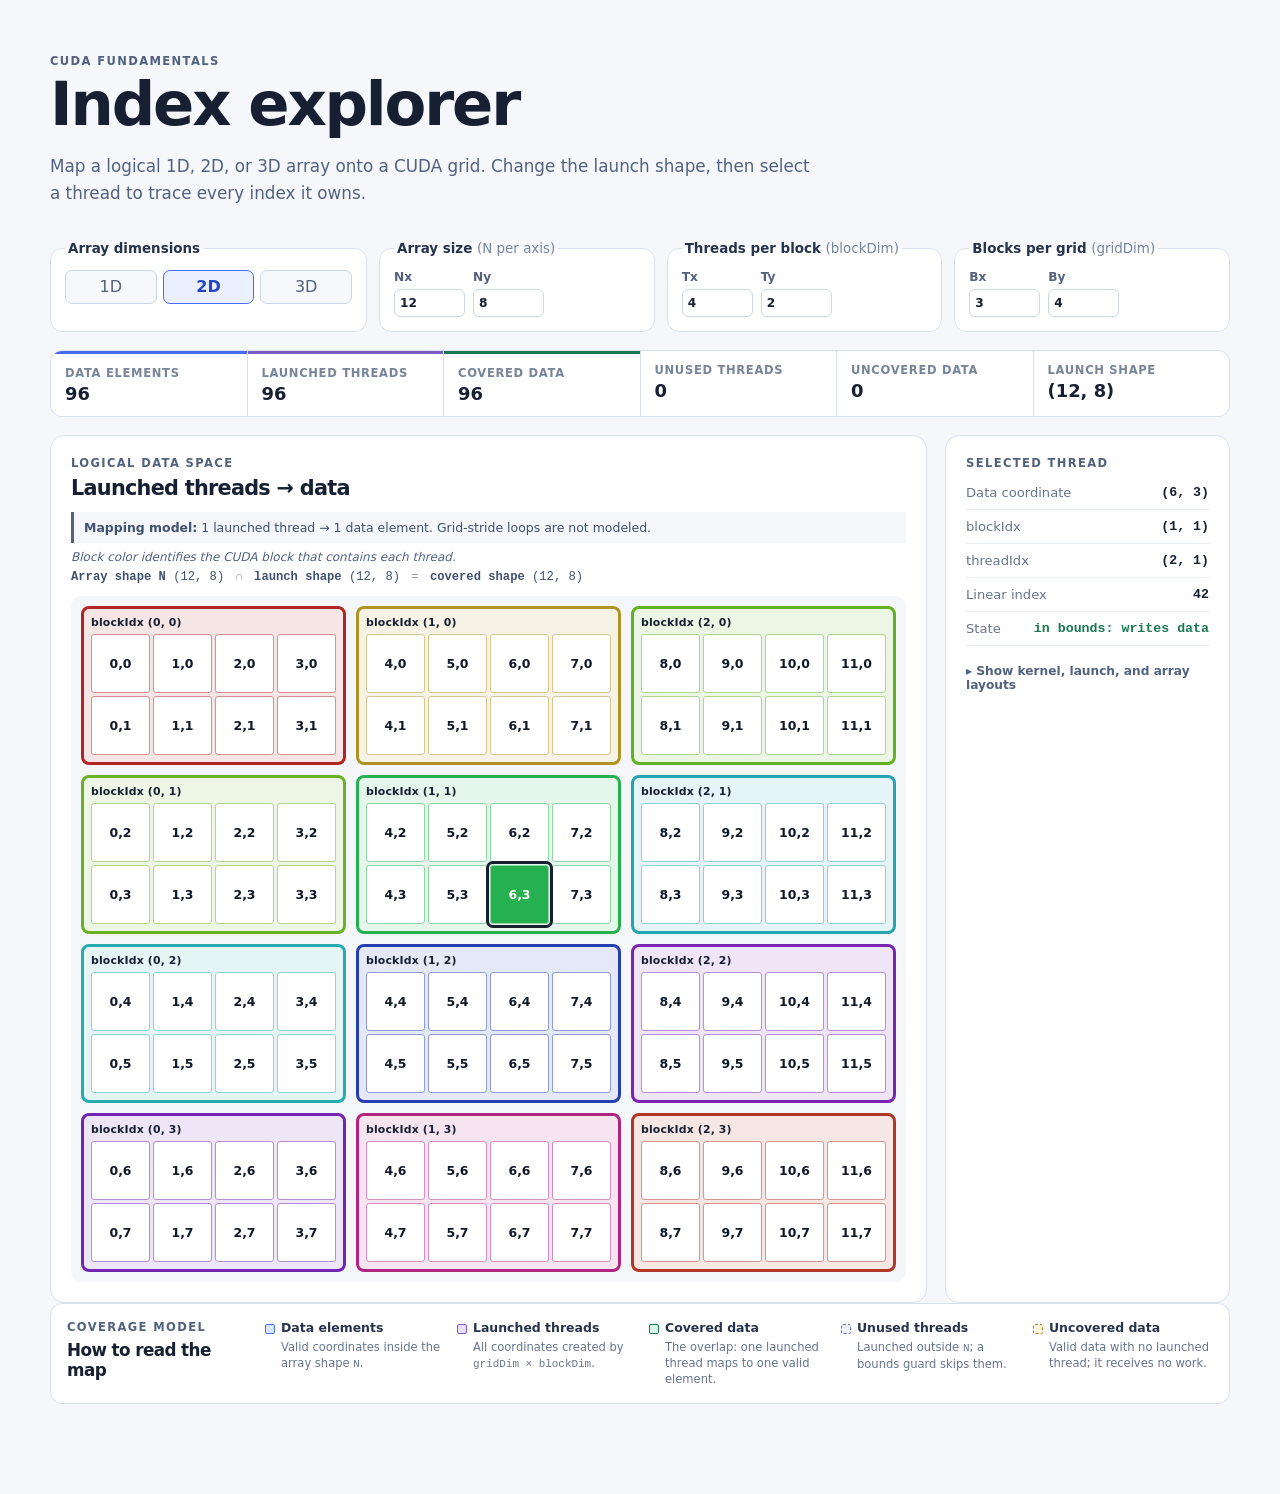
==== commit 5624bc12: "feat: show array layouts beside CUDA code - Add NumPy and PyTorch stride examples\n- Make the expand" ====
--- a/curriculum/gpu-mode-lecture-002/cuda-index-explorer/index.html
+++ b/curriculum/gpu-mode-lecture-002/cuda-index-explorer/index.html
@@ -57,10 +57,10 @@
         <aside class="inspection" aria-live="polite">
           <p class="eyebrow">Selected thread</p>
           <div id="selected-details"></div>
-          <div class="code-wrap">
-            <p class="eyebrow">Kernel and launch</p>
+          <details class="code-wrap">
+            <summary>Show kernel, launch, and array layouts</summary>
             <pre id="code-example"></pre>
-          </div>
+          </details>
         </aside>
       </section>
       <section class="coverage-key" aria-labelledby="coverage-key-title">
--- a/curriculum/gpu-mode-lecture-002/cuda-index-explorer/styles.css
+++ b/curriculum/gpu-mode-lecture-002/cuda-index-explorer/styles.css
@@ -58,7 +58,7 @@
 .key { display: inline-block; width: 10px; height: 10px; margin: 0 4px 0 10px; border-radius: 2px; border: 1px solid #5874be; background: #dce7ff; }.key.data { border-color: #476cf3; background: #dce7ff; }.key.launch { border-color: #7c5cc4; background: #e8dfff; }.key.covered { border-color: #18794e; background: #d9f5e5; }.key.outside { border-style: dashed; background: #eef0f4; }.key.missing { border-color: #c47b15; border-style: dashed; background: repeating-linear-gradient(135deg, #fff9eb, #fff9eb 4px, #fff2d5 4px, #fff2d5 7px); }
 .inspection { display: flex; flex-direction: column; }
 dl { margin: 0; } dl div { display: grid; grid-template-columns: 1fr auto; gap: 12px; padding: 9px 0; border-bottom: 1px solid #e8edf5; } dt { color: #66758d; font-size: .82rem; } dd { margin: 0; color: #172033; font-family: ui-monospace, SFMono-Regular, Menlo, monospace; font-size: .83rem; font-weight: 700; }.in-bounds { color: #18794e; }.out-of-bounds { color: #b54708; }
-.code-wrap { margin-top: 18px; }.code-wrap pre { margin: 0; padding: 12px; overflow: auto; border-radius: 8px; background: #172033; color: #eaf0ff; font-size: .72rem; line-height: 1.55; }
+.code-wrap { margin-top: 18px; }.code-wrap summary { color: #52627e; cursor: pointer; font-size: .76rem; font-weight: 800; list-style: none; }.code-wrap summary::-webkit-details-marker { display: none; }.code-wrap summary::before { content: '▸ '; }.code-wrap[open] summary::before { content: '▾ '; }.code-wrap[open] summary { margin-bottom: 8px; }.code-wrap pre { margin: 0; padding: 12px; overflow: visible; border-radius: 8px; background: #172033; color: #eaf0ff; font-size: .72rem; line-height: 1.55; white-space: pre-wrap; overflow-wrap: anywhere; }
 @media (max-width: 900px) { .controls { grid-template-columns: repeat(2, 1fr); }.summary { grid-template-columns: repeat(3, 1fr); }.coverage-key { grid-template-columns: 1fr; }.coverage-key-items { grid-template-columns: repeat(3, 1fr); }.workspace { grid-template-columns: 1fr; }.inspection { min-height: 340px; } }
 @media (max-width: 560px) { .page-shell { width: min(100% - 20px, 1180px); padding-top: 28px; }.controls, .summary, .coverage-key-items { grid-template-columns: 1fr; }.visual-panel, .inspection { padding: 14px; }.map, .map.one-dimensional { grid-template-columns: repeat(var(--block-columns), minmax(110px, 1fr)); } }
-@media (prefers-color-scheme: dark) { :root { color: #e4e8f1; background: #101522; } h1, h2, .summary strong, dd { color: #f2f5fb; }.lede, .eyebrow, .map-key, dt { color: #aeb9cf; } fieldset, .summary div, .visual-panel, .inspection, .coverage-key { border-color: #2d3a54; background: #192132; } legend { color: #dce5f7; }.segmented button, .axis-inputs input { border-color: #3a4964; color: #eaf0ff; background: #222d42; }.segmented button[aria-pressed="true"] { border-color: #6d8cff; background: #24366e; color: #dce6ff; }.summary { border-color: #2d3a54; background: #2d3a54; }.summary .warning { background: #442b10; }.summary .warning span, .summary .warning strong { color: #ffcf86; }.coverage-key-items strong { color: #e8efff; }.coverage-key-items p { color: #aeb9cf; }.map { background: #111827; }.slice-stack { background: #18233a; }.stack-label { color: #bdc9df; }.slice-group { border-color: #526789; background: #202e48; }.slice-group-label { color: #c8d6f0; }.slice-layer { border-color: #526789; color: #eaf0ff; background: #26364f; }.slice-layer small, .slice-layer em { color: #aeb9cf; }.slice-layer.outside { color: #aeb9cf; background: #252d3b; }.mapping-rule { color: #bdc9df; background: #202a3c; }.dimension-note, .coverage-statement { color: #bdc9df; }.block-region { background: color-mix(in srgb, var(--block-color), #111827 74%); }.block-label { color: #f4f7ff; }.cell { color: #172033; background: #f8fbff; }.cell.outside { color: #77849a; background: repeating-linear-gradient(135deg, #252d3b, #252d3b 4px, #1d2430 4px, #1d2430 7px); }.unassigned { border-color: #d49333; background: #352815; }.unassigned-title { color: #ffd293; }.unassigned-detail { color: #e3bd84; }.unassigned-cells span { border-color: #a87938; color: #ffd99f; background: repeating-linear-gradient(135deg, #3a2c17, #3a2c17 4px, #2e2314 4px, #2e2314 7px); }.code-wrap pre { background: #0b1020; } }
+@media (prefers-color-scheme: dark) { :root { color: #e4e8f1; background: #101522; } h1, h2, .summary strong, dd { color: #f2f5fb; }.lede, .eyebrow, .map-key, dt { color: #aeb9cf; } fieldset, .summary div, .visual-panel, .inspection, .coverage-key { border-color: #2d3a54; background: #192132; } legend { color: #dce5f7; }.segmented button, .axis-inputs input { border-color: #3a4964; color: #eaf0ff; background: #222d42; }.segmented button[aria-pressed="true"] { border-color: #6d8cff; background: #24366e; color: #dce6ff; }.summary { border-color: #2d3a54; background: #2d3a54; }.summary .warning { background: #442b10; }.summary .warning span, .summary .warning strong { color: #ffcf86; }.coverage-key-items strong { color: #e8efff; }.coverage-key-items p { color: #aeb9cf; }.map { background: #111827; }.slice-stack { background: #18233a; }.stack-label { color: #bdc9df; }.slice-group { border-color: #526789; background: #202e48; }.slice-group-label { color: #c8d6f0; }.slice-layer { border-color: #526789; color: #eaf0ff; background: #26364f; }.slice-layer small, .slice-layer em { color: #aeb9cf; }.slice-layer.outside { color: #aeb9cf; background: #252d3b; }.mapping-rule { color: #bdc9df; background: #202a3c; }.dimension-note, .coverage-statement { color: #bdc9df; }.block-region { background: color-mix(in srgb, var(--block-color), #111827 74%); }.block-label { color: #f4f7ff; }.cell { color: #172033; background: #f8fbff; }.cell.outside { color: #77849a; background: repeating-linear-gradient(135deg, #252d3b, #252d3b 4px, #1d2430 4px, #1d2430 7px); }.unassigned { border-color: #d49333; background: #352815; }.unassigned-title { color: #ffd293; }.unassigned-detail { color: #e3bd84; }.unassigned-cells span { border-color: #a87938; color: #ffd99f; background: repeating-linear-gradient(135deg, #3a2c17, #3a2c17 4px, #2e2314 4px, #2e2314 7px); }.code-wrap summary { color: #bdc9df; }.code-wrap pre { background: #0b1020; } }
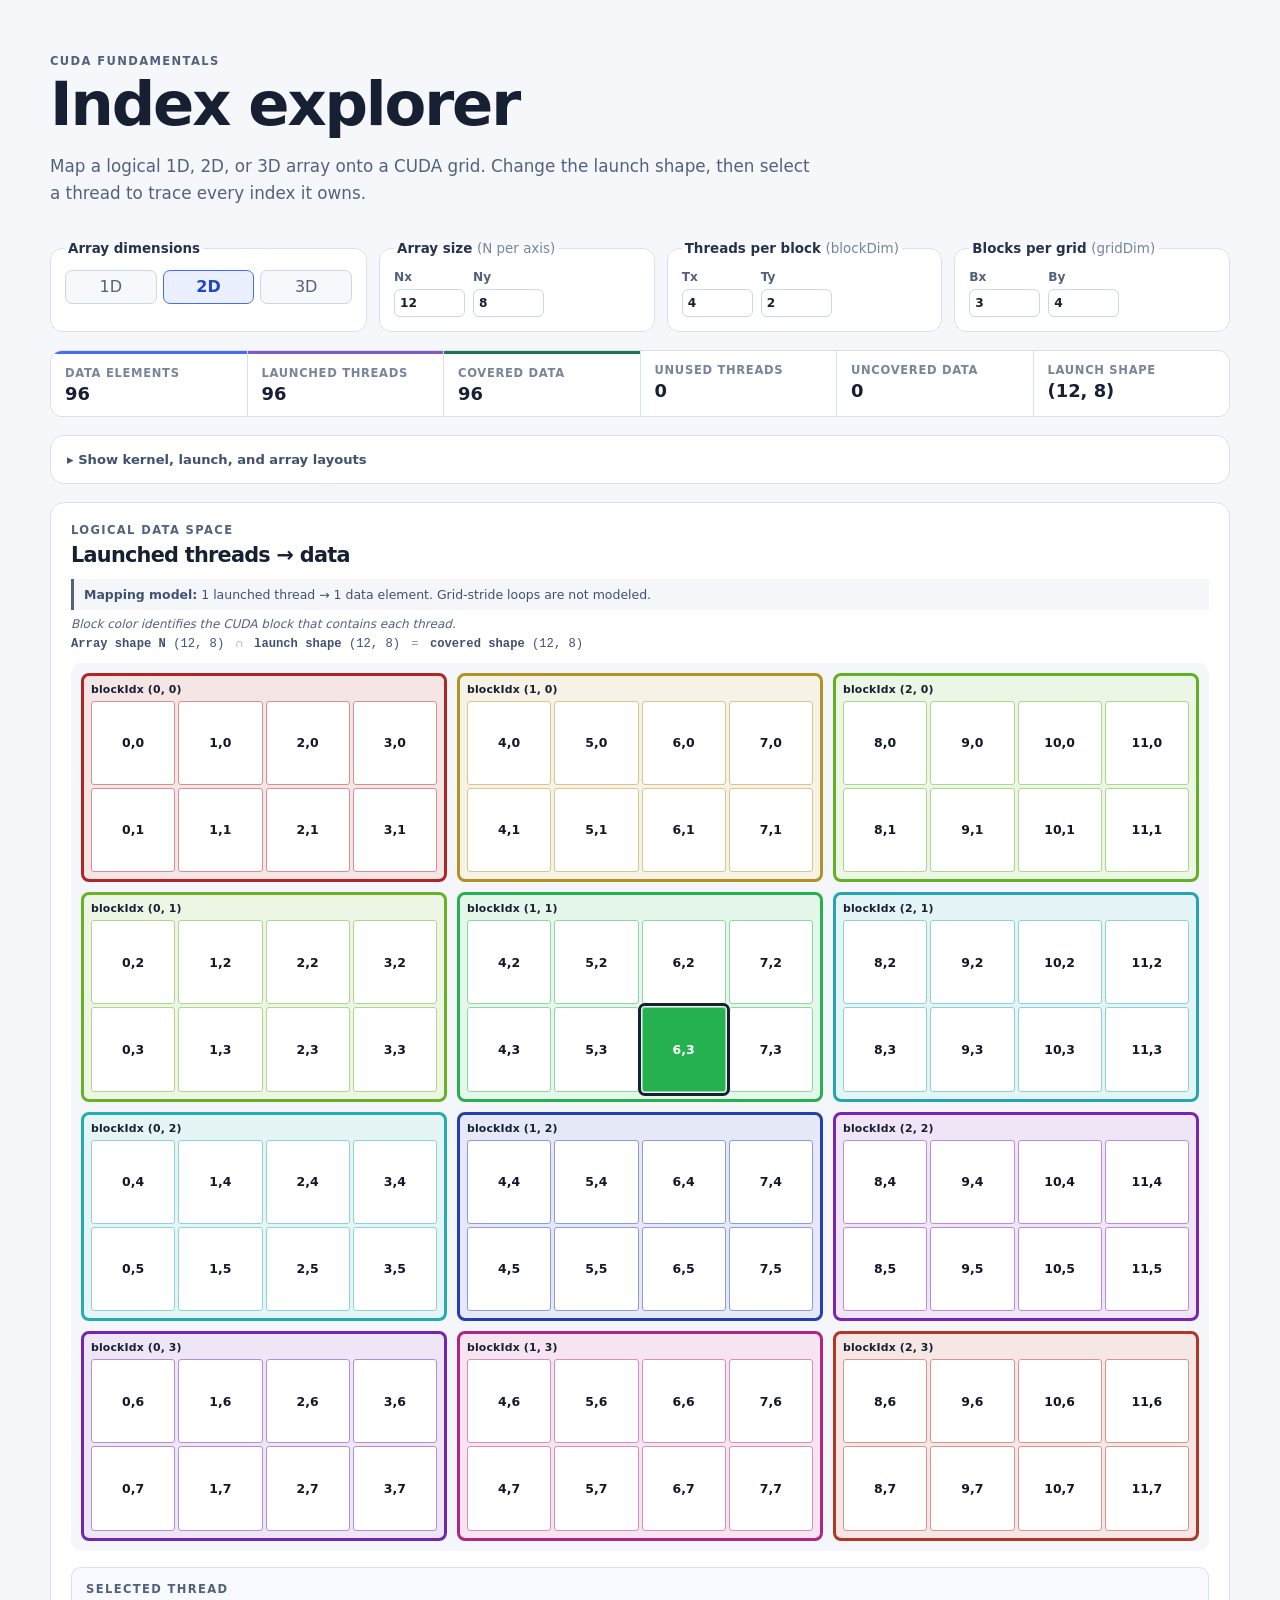
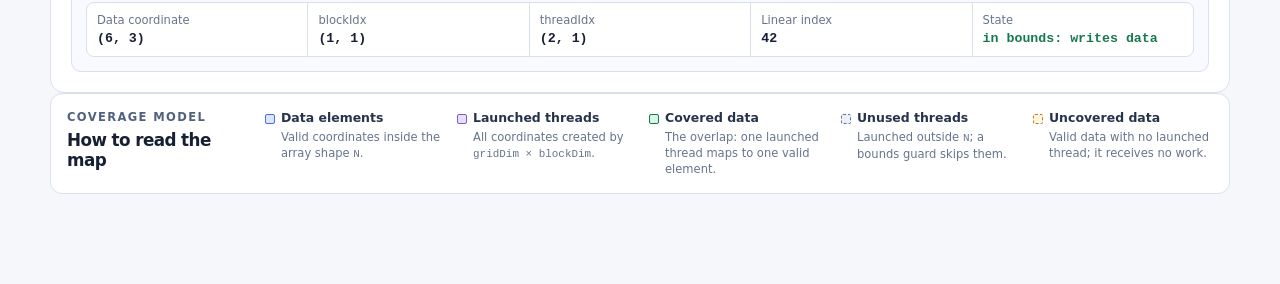
==== commit 7f04bd2b: "refactor: widen CUDA explorer code panel - Move selected-thread details into the visual panel\n- Pla" ====
--- a/curriculum/gpu-mode-lecture-002/cuda-index-explorer/index.html
+++ b/curriculum/gpu-mode-lecture-002/cuda-index-explorer/index.html
@@ -38,6 +38,10 @@
       </section>
 
       <section class="summary" aria-label="Coverage summary" id="summary"></section>
+      <details class="code-panel">
+        <summary>Show kernel, launch, and array layouts</summary>
+        <pre id="code-example"></pre>
+      </details>
       <section class="workspace">
         <section class="visual-panel" aria-labelledby="map-title">
           <div class="section-heading">
@@ -52,16 +56,11 @@
           <p id="coverage-statement" class="coverage-statement"></p>
           <section id="unassigned" class="unassigned" aria-live="polite"></section>
           <div id="map" class="map" role="grid" aria-label="Array elements grouped by their CUDA blocks"></div>
+          <section class="selected-thread-panel" aria-live="polite">
+            <p class="eyebrow">Selected thread</p>
+            <div id="selected-details"></div>
+          </section>
         </section>
-
-        <aside class="inspection" aria-live="polite">
-          <p class="eyebrow">Selected thread</p>
-          <div id="selected-details"></div>
-          <details class="code-wrap">
-            <summary>Show kernel, launch, and array layouts</summary>
-            <pre id="code-example"></pre>
-          </details>
-        </aside>
       </section>
       <section class="coverage-key" aria-labelledby="coverage-key-title">
         <div class="coverage-key-heading">
--- a/curriculum/gpu-mode-lecture-002/cuda-index-explorer/styles.css
+++ b/curriculum/gpu-mode-lecture-002/cuda-index-explorer/styles.css
@@ -27,8 +27,8 @@
 .summary .warning { background: #fff6e6; }.summary .warning span, .summary .warning strong { color: #a45300; }
 .summary .data-total { border-top: 3px solid #476cf3; }.summary .launch-total { border-top: 3px solid #7c5cc4; }.summary .covered-total { border-top: 3px solid #18794e; }
 .coverage-key { display: grid; grid-template-columns: 180px 1fr; gap: 18px; margin: 0 0 18px; padding: 16px; border: 1px solid #d9e0ed; border-radius: 12px; background: #fff; }.coverage-key h2 { font-size: 1.05rem; }.coverage-key-items { display: grid; grid-template-columns: repeat(5, minmax(0, 1fr)); gap: 12px; }.coverage-key-items > div { position: relative; padding-left: 16px; }.coverage-key-items .key { position: absolute; top: 4px; left: 0; margin: 0; }.coverage-key-items strong { display: block; color: #26334c; font-size: .78rem; }.coverage-key-items p { margin: 4px 0 0; color: #66758d; font-size: .72rem; line-height: 1.4; }.coverage-key-items code { font-size: .95em; }
-.workspace { display: grid; grid-template-columns: minmax(0, 1fr) 285px; gap: 18px; align-items: stretch; }
-.visual-panel, .inspection { border: 1px solid #d9e0ed; border-radius: 14px; background: #fff; padding: 20px; }
+.workspace { display: block; }
+.visual-panel { border: 1px solid #d9e0ed; border-radius: 14px; background: #fff; padding: 20px; }
 .section-heading { display: flex; align-items: start; justify-content: space-between; gap: 10px; margin-bottom: 16px; }
 .slice-stack { margin: -5px 0 14px; padding: 10px 12px; border-left: 3px solid #476cf3; background: #f5f8ff; }
 .stack-label { margin: 0 0 8px; color: #40516f; font-size: .78rem; font-weight: 700; }
@@ -56,9 +56,9 @@
 .unassigned-cells { display: grid; grid-template-columns: repeat(var(--unassigned-columns), minmax(38px, 1fr)); gap: 3px; }.unassigned-cells span { min-height: 28px; padding: 6px 3px; overflow: hidden; border: 1px dashed #c9984e; border-radius: 3px; color: #754706; background: repeating-linear-gradient(135deg, #fff9eb, #fff9eb 4px, #fff2d5 4px, #fff2d5 7px); font-family: ui-monospace, SFMono-Regular, Menlo, monospace; font-size: .68rem; font-weight: 750; text-align: center; white-space: nowrap; text-overflow: ellipsis; }.unassigned-cells .more-missing { grid-column: 1 / -1; color: #8c642d; background: transparent; border: 0; text-align: left; }
 .map-key { margin: 13px 0 0; color: #52627e; font-size: .77rem; }
 .key { display: inline-block; width: 10px; height: 10px; margin: 0 4px 0 10px; border-radius: 2px; border: 1px solid #5874be; background: #dce7ff; }.key.data { border-color: #476cf3; background: #dce7ff; }.key.launch { border-color: #7c5cc4; background: #e8dfff; }.key.covered { border-color: #18794e; background: #d9f5e5; }.key.outside { border-style: dashed; background: #eef0f4; }.key.missing { border-color: #c47b15; border-style: dashed; background: repeating-linear-gradient(135deg, #fff9eb, #fff9eb 4px, #fff2d5 4px, #fff2d5 7px); }
-.inspection { display: flex; flex-direction: column; }
 dl { margin: 0; } dl div { display: grid; grid-template-columns: 1fr auto; gap: 12px; padding: 9px 0; border-bottom: 1px solid #e8edf5; } dt { color: #66758d; font-size: .82rem; } dd { margin: 0; color: #172033; font-family: ui-monospace, SFMono-Regular, Menlo, monospace; font-size: .83rem; font-weight: 700; }.in-bounds { color: #18794e; }.out-of-bounds { color: #b54708; }
-.code-wrap { margin-top: 18px; }.code-wrap summary { color: #52627e; cursor: pointer; font-size: .76rem; font-weight: 800; list-style: none; }.code-wrap summary::-webkit-details-marker { display: none; }.code-wrap summary::before { content: '▸ '; }.code-wrap[open] summary::before { content: '▾ '; }.code-wrap[open] summary { margin-bottom: 8px; }.code-wrap pre { margin: 0; padding: 12px; overflow: visible; border-radius: 8px; background: #172033; color: #eaf0ff; font-size: .72rem; line-height: 1.55; white-space: pre-wrap; overflow-wrap: anywhere; }
-@media (max-width: 900px) { .controls { grid-template-columns: repeat(2, 1fr); }.summary { grid-template-columns: repeat(3, 1fr); }.coverage-key { grid-template-columns: 1fr; }.coverage-key-items { grid-template-columns: repeat(3, 1fr); }.workspace { grid-template-columns: 1fr; }.inspection { min-height: 340px; } }
-@media (max-width: 560px) { .page-shell { width: min(100% - 20px, 1180px); padding-top: 28px; }.controls, .summary, .coverage-key-items { grid-template-columns: 1fr; }.visual-panel, .inspection { padding: 14px; }.map, .map.one-dimensional { grid-template-columns: repeat(var(--block-columns), minmax(110px, 1fr)); } }
-@media (prefers-color-scheme: dark) { :root { color: #e4e8f1; background: #101522; } h1, h2, .summary strong, dd { color: #f2f5fb; }.lede, .eyebrow, .map-key, dt { color: #aeb9cf; } fieldset, .summary div, .visual-panel, .inspection, .coverage-key { border-color: #2d3a54; background: #192132; } legend { color: #dce5f7; }.segmented button, .axis-inputs input { border-color: #3a4964; color: #eaf0ff; background: #222d42; }.segmented button[aria-pressed="true"] { border-color: #6d8cff; background: #24366e; color: #dce6ff; }.summary { border-color: #2d3a54; background: #2d3a54; }.summary .warning { background: #442b10; }.summary .warning span, .summary .warning strong { color: #ffcf86; }.coverage-key-items strong { color: #e8efff; }.coverage-key-items p { color: #aeb9cf; }.map { background: #111827; }.slice-stack { background: #18233a; }.stack-label { color: #bdc9df; }.slice-group { border-color: #526789; background: #202e48; }.slice-group-label { color: #c8d6f0; }.slice-layer { border-color: #526789; color: #eaf0ff; background: #26364f; }.slice-layer small, .slice-layer em { color: #aeb9cf; }.slice-layer.outside { color: #aeb9cf; background: #252d3b; }.mapping-rule { color: #bdc9df; background: #202a3c; }.dimension-note, .coverage-statement { color: #bdc9df; }.block-region { background: color-mix(in srgb, var(--block-color), #111827 74%); }.block-label { color: #f4f7ff; }.cell { color: #172033; background: #f8fbff; }.cell.outside { color: #77849a; background: repeating-linear-gradient(135deg, #252d3b, #252d3b 4px, #1d2430 4px, #1d2430 7px); }.unassigned { border-color: #d49333; background: #352815; }.unassigned-title { color: #ffd293; }.unassigned-detail { color: #e3bd84; }.unassigned-cells span { border-color: #a87938; color: #ffd99f; background: repeating-linear-gradient(135deg, #3a2c17, #3a2c17 4px, #2e2314 4px, #2e2314 7px); }.code-wrap summary { color: #bdc9df; }.code-wrap pre { background: #0b1020; } }
+.selected-thread-panel { margin-top: 16px; padding: 14px; border: 1px solid #d9e0ed; border-radius: 10px; background: #f8faff; }.selected-thread-panel dl { display: grid; grid-template-columns: repeat(5, minmax(0, 1fr)); gap: 1px; overflow: hidden; border: 1px solid #d9e0ed; border-radius: 8px; background: #d9e0ed; }.selected-thread-panel dl div { display: block; padding: 10px; border: 0; background: #fff; }.selected-thread-panel dt { color: #66758d; font-size: .72rem; }.selected-thread-panel dd { display: block; margin-top: 4px; color: #172033; font-family: ui-monospace, SFMono-Regular, Menlo, monospace; font-size: .83rem; font-weight: 700; }.in-bounds { color: #18794e !important; }.out-of-bounds { color: #b54708 !important; }
+.code-panel { margin: 18px 0; padding: 16px; border: 1px solid #d9e0ed; border-radius: 14px; background: #fff; }.code-panel summary { color: #40516f; cursor: pointer; font-size: .82rem; font-weight: 850; list-style: none; }.code-panel summary::-webkit-details-marker { display: none; }.code-panel summary::before { content: '▸ '; }.code-panel[open] summary::before { content: '▾ '; }.code-panel[open] summary { margin-bottom: 12px; }.code-panel pre { margin: 0; padding: 16px; overflow: visible; border-radius: 8px; background: #172033; color: #eaf0ff; font-size: .78rem; line-height: 1.6; white-space: pre-wrap; overflow-wrap: anywhere; }
+@media (max-width: 900px) { .controls { grid-template-columns: repeat(2, 1fr); }.summary { grid-template-columns: repeat(3, 1fr); }.coverage-key { grid-template-columns: 1fr; }.coverage-key-items { grid-template-columns: repeat(3, 1fr); }.selected-thread-panel dl { grid-template-columns: repeat(3, minmax(0, 1fr)); } }
+@media (max-width: 560px) { .page-shell { width: min(100% - 20px, 1180px); padding-top: 28px; }.controls, .summary, .coverage-key-items, .selected-thread-panel dl { grid-template-columns: 1fr; }.visual-panel { padding: 14px; }.map, .map.one-dimensional { grid-template-columns: repeat(var(--block-columns), minmax(110px, 1fr)); } }
+@media (prefers-color-scheme: dark) { :root { color: #e4e8f1; background: #101522; } h1, h2, .summary strong, dd { color: #f2f5fb; }.lede, .eyebrow, .map-key, dt { color: #aeb9cf; } fieldset, .summary div, .visual-panel, .coverage-key, .code-panel, .selected-thread-panel { border-color: #2d3a54; background: #192132; } legend { color: #dce5f7; }.segmented button, .axis-inputs input { border-color: #3a4964; color: #eaf0ff; background: #222d42; }.segmented button[aria-pressed="true"] { border-color: #6d8cff; background: #24366e; color: #dce6ff; }.summary { border-color: #2d3a54; background: #2d3a54; }.summary .warning { background: #442b10; }.summary .warning span, .summary .warning strong { color: #ffcf86; }.coverage-key-items strong { color: #e8efff; }.coverage-key-items p { color: #aeb9cf; }.map { background: #111827; }.slice-stack { background: #18233a; }.stack-label { color: #bdc9df; }.slice-group { border-color: #526789; background: #202e48; }.slice-group-label { color: #c8d6f0; }.slice-layer { border-color: #526789; color: #eaf0ff; background: #26364f; }.slice-layer small, .slice-layer em { color: #aeb9cf; }.slice-layer.outside { color: #aeb9cf; background: #252d3b; }.mapping-rule { color: #bdc9df; background: #202a3c; }.dimension-note, .coverage-statement { color: #bdc9df; }.block-region { background: color-mix(in srgb, var(--block-color), #111827 74%); }.block-label { color: #f4f7ff; }.cell { color: #172033; background: #f8fbff; }.cell.outside { color: #77849a; background: repeating-linear-gradient(135deg, #252d3b, #252d3b 4px, #1d2430 4px, #1d2430 7px); }.selected-thread-panel dl { border-color: #2d3a54; background: #2d3a54; }.selected-thread-panel dl div { background: #202a3c; }.selected-thread-panel dd { color: #f2f5fb; }.unassigned { border-color: #d49333; background: #352815; }.unassigned-title { color: #ffd293; }.unassigned-detail { color: #e3bd84; }.unassigned-cells span { border-color: #a87938; color: #ffd99f; background: repeating-linear-gradient(135deg, #3a2c17, #3a2c17 4px, #2e2314 4px, #2e2314 7px); }.code-panel summary { color: #bdc9df; }.code-panel pre { background: #0b1020; } }
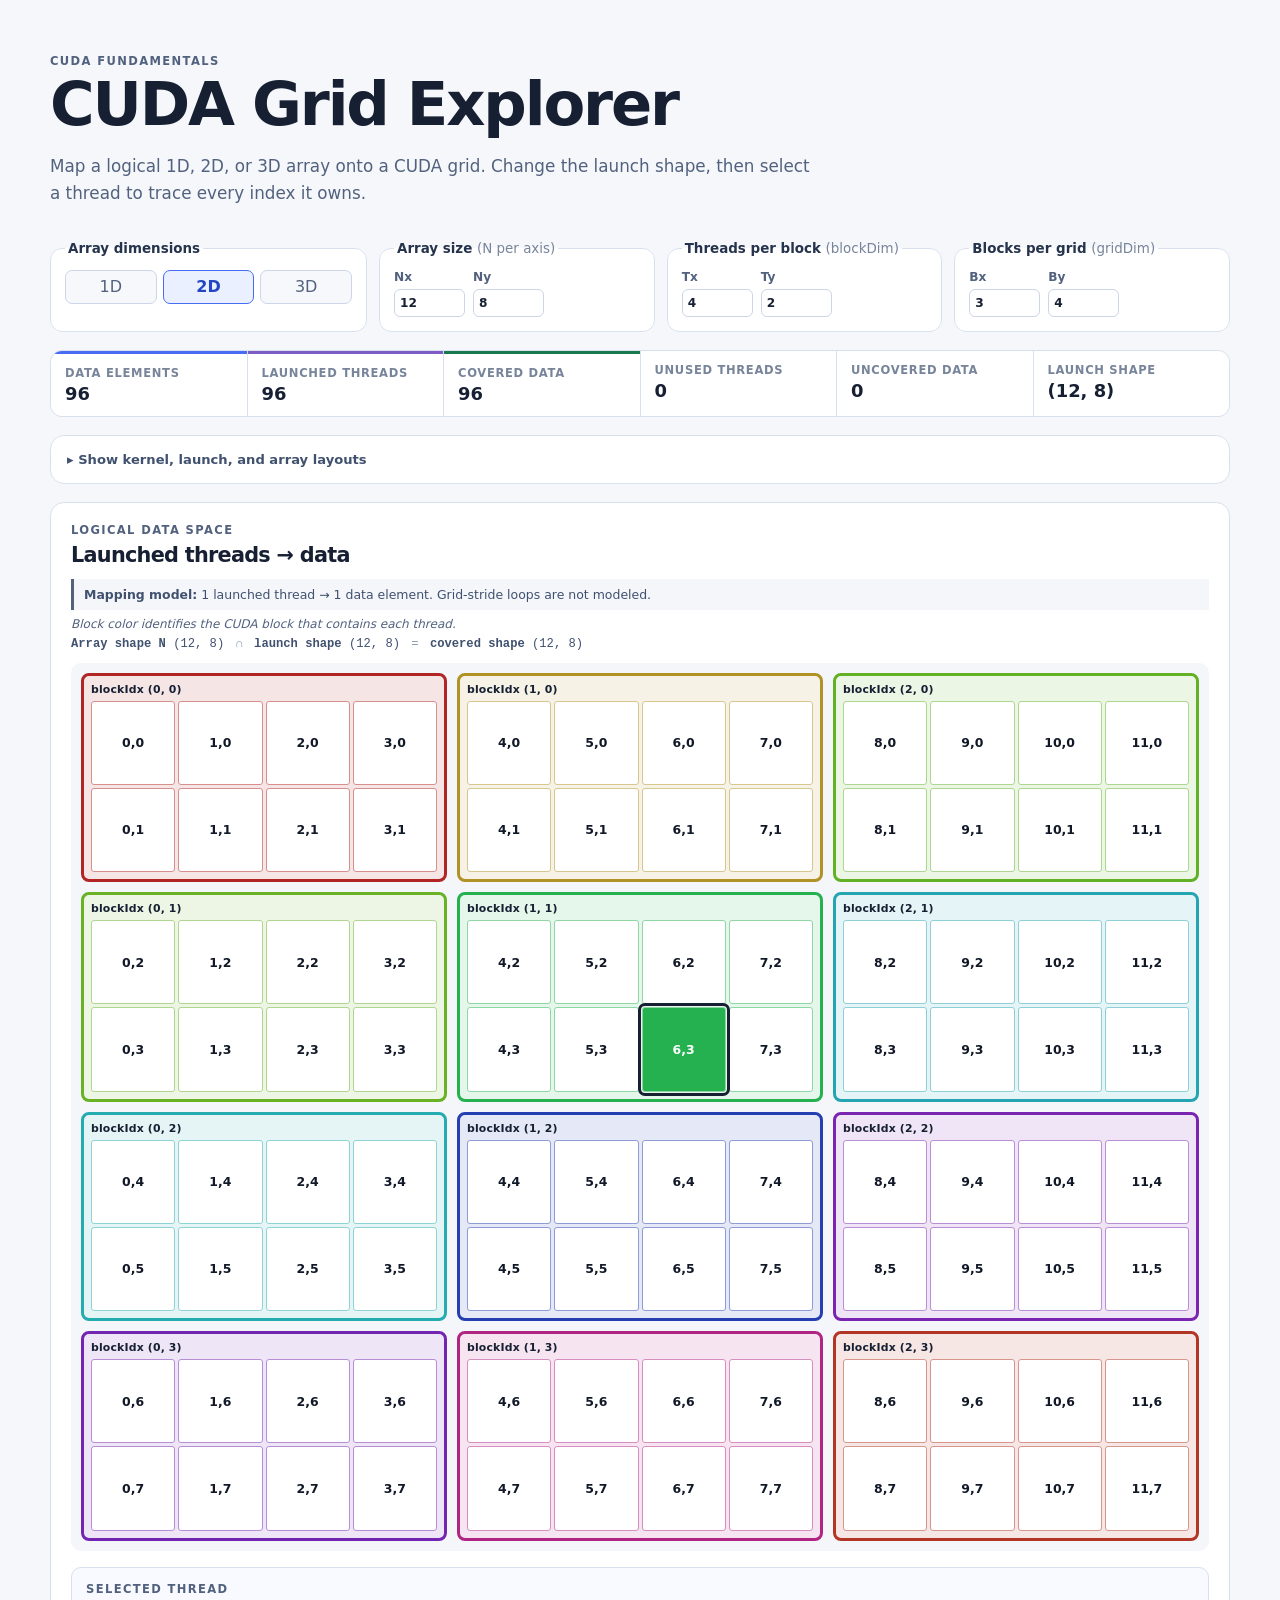
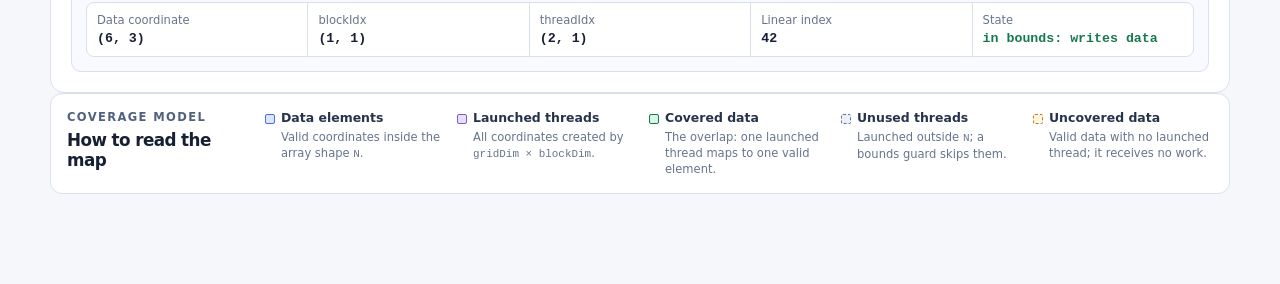
==== commit e116b0ee: "docs: rename CUDA grid explorer - Update the page title and heading" ====
--- a/curriculum/gpu-mode-lecture-002/cuda-index-explorer/index.html
+++ b/curriculum/gpu-mode-lecture-002/cuda-index-explorer/index.html
@@ -3,14 +3,14 @@
   <head>
     <meta charset="utf-8">
     <meta name="viewport" content="width=device-width, initial-scale=1">
-    <title>CUDA Index Explorer</title>
+    <title>CUDA Grid Explorer</title>
     <link rel="stylesheet" href="styles.css">
   </head>
   <body>
     <main class="page-shell">
       <header>
         <p class="eyebrow">CUDA fundamentals</p>
-        <h1>Index explorer</h1>
+        <h1>CUDA Grid Explorer</h1>
         <p class="lede">Map a logical 1D, 2D, or 3D array onto a CUDA grid. Change the launch shape, then select a thread to trace every index it owns.</p>
       </header>
 
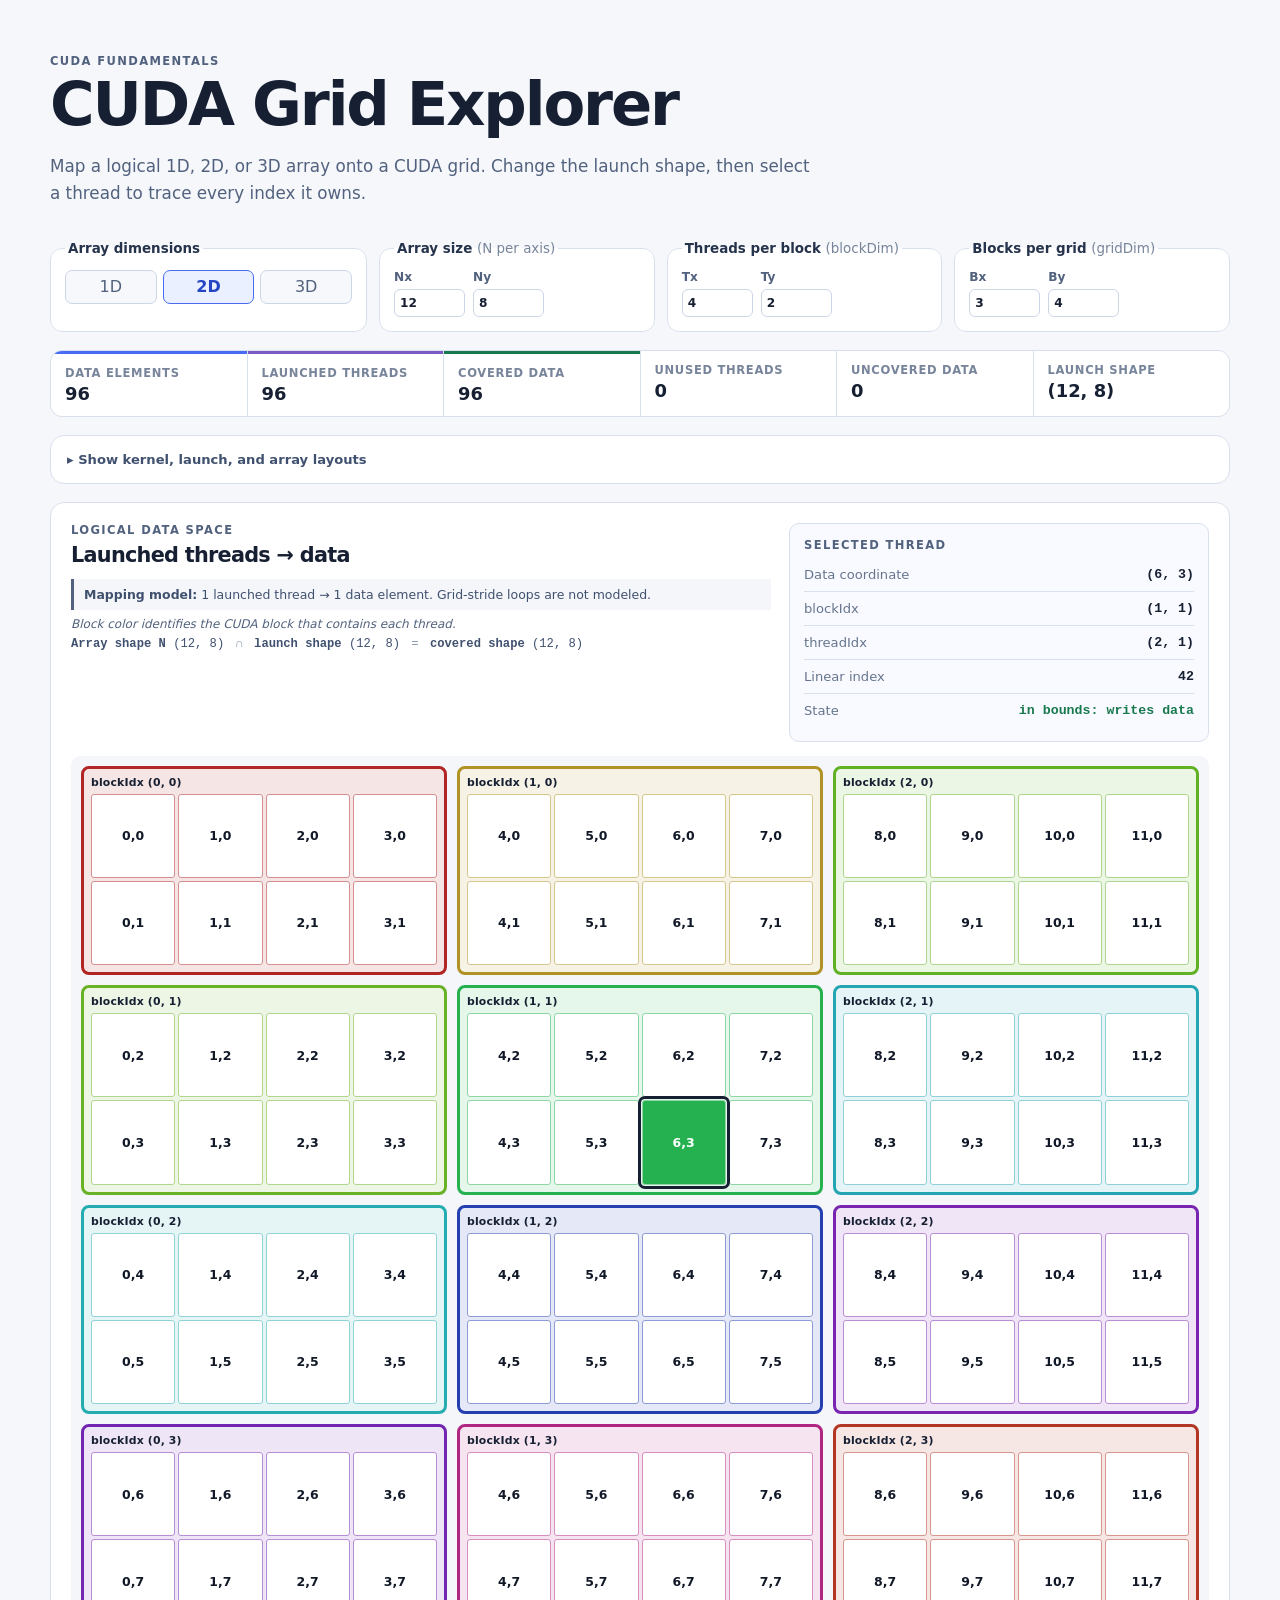
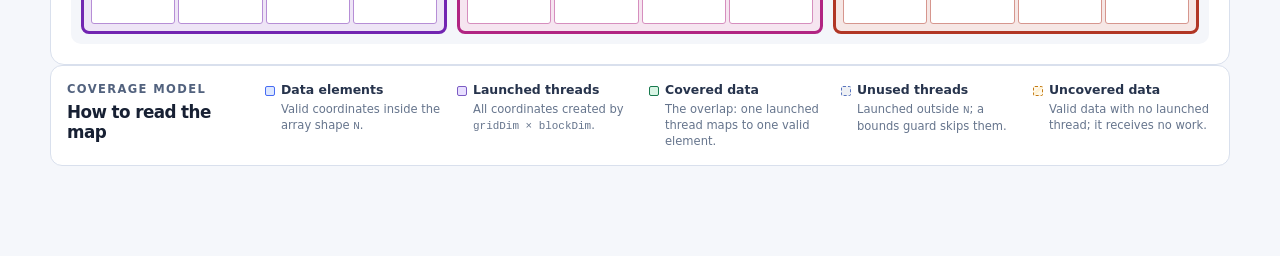
==== commit a31f230d: "refactor: place selected thread beside mapping - Move thread details into the visual-panel header\n-" ====
--- a/curriculum/gpu-mode-lecture-002/cuda-index-explorer/index.html
+++ b/curriculum/gpu-mode-lecture-002/cuda-index-explorer/index.html
@@ -44,22 +44,26 @@
       </details>
       <section class="workspace">
         <section class="visual-panel" aria-labelledby="map-title">
-          <div class="section-heading">
-            <div>
-              <p class="eyebrow">Logical data space</p>
-              <h2 id="map-title">Launched threads → data</h2>
+          <div class="visual-top">
+            <div class="visual-context">
+              <div class="section-heading">
+                <div>
+                  <p class="eyebrow">Logical data space</p>
+                  <h2 id="map-title">Launched threads → data</h2>
+                </div>
+              </div>
+              <div id="slice-stack" class="slice-stack" aria-label="3D array slice stack"></div>
+              <p class="mapping-rule"><strong>Mapping model:</strong> 1 launched thread → 1 data element. Grid-stride loops are not modeled.</p>
+              <p id="dimension-note" class="dimension-note"></p>
+              <p id="coverage-statement" class="coverage-statement"></p>
             </div>
+            <section class="selected-thread-panel" aria-live="polite">
+              <p class="eyebrow">Selected thread</p>
+              <div id="selected-details"></div>
+            </section>
           </div>
-          <div id="slice-stack" class="slice-stack" aria-label="3D array slice stack"></div>
-          <p class="mapping-rule"><strong>Mapping model:</strong> 1 launched thread → 1 data element. Grid-stride loops are not modeled.</p>
-          <p id="dimension-note" class="dimension-note"></p>
-          <p id="coverage-statement" class="coverage-statement"></p>
           <section id="unassigned" class="unassigned" aria-live="polite"></section>
           <div id="map" class="map" role="grid" aria-label="Array elements grouped by their CUDA blocks"></div>
-          <section class="selected-thread-panel" aria-live="polite">
-            <p class="eyebrow">Selected thread</p>
-            <div id="selected-details"></div>
-          </section>
         </section>
       </section>
       <section class="coverage-key" aria-labelledby="coverage-key-title">
--- a/curriculum/gpu-mode-lecture-002/cuda-index-explorer/styles.css
+++ b/curriculum/gpu-mode-lecture-002/cuda-index-explorer/styles.css
@@ -29,6 +29,7 @@
 .coverage-key { display: grid; grid-template-columns: 180px 1fr; gap: 18px; margin: 0 0 18px; padding: 16px; border: 1px solid #d9e0ed; border-radius: 12px; background: #fff; }.coverage-key h2 { font-size: 1.05rem; }.coverage-key-items { display: grid; grid-template-columns: repeat(5, minmax(0, 1fr)); gap: 12px; }.coverage-key-items > div { position: relative; padding-left: 16px; }.coverage-key-items .key { position: absolute; top: 4px; left: 0; margin: 0; }.coverage-key-items strong { display: block; color: #26334c; font-size: .78rem; }.coverage-key-items p { margin: 4px 0 0; color: #66758d; font-size: .72rem; line-height: 1.4; }.coverage-key-items code { font-size: .95em; }
 .workspace { display: block; }
 .visual-panel { border: 1px solid #d9e0ed; border-radius: 14px; background: #fff; padding: 20px; }
+.visual-top { display: grid; grid-template-columns: minmax(0, 1.25fr) minmax(290px, .75fr); gap: 18px; align-items: stretch; margin-bottom: 14px; }.visual-context { min-width: 0; }
 .section-heading { display: flex; align-items: start; justify-content: space-between; gap: 10px; margin-bottom: 16px; }
 .slice-stack { margin: -5px 0 14px; padding: 10px 12px; border-left: 3px solid #476cf3; background: #f5f8ff; }
 .stack-label { margin: 0 0 8px; color: #40516f; font-size: .78rem; font-weight: 700; }
@@ -57,8 +58,8 @@
 .map-key { margin: 13px 0 0; color: #52627e; font-size: .77rem; }
 .key { display: inline-block; width: 10px; height: 10px; margin: 0 4px 0 10px; border-radius: 2px; border: 1px solid #5874be; background: #dce7ff; }.key.data { border-color: #476cf3; background: #dce7ff; }.key.launch { border-color: #7c5cc4; background: #e8dfff; }.key.covered { border-color: #18794e; background: #d9f5e5; }.key.outside { border-style: dashed; background: #eef0f4; }.key.missing { border-color: #c47b15; border-style: dashed; background: repeating-linear-gradient(135deg, #fff9eb, #fff9eb 4px, #fff2d5 4px, #fff2d5 7px); }
 dl { margin: 0; } dl div { display: grid; grid-template-columns: 1fr auto; gap: 12px; padding: 9px 0; border-bottom: 1px solid #e8edf5; } dt { color: #66758d; font-size: .82rem; } dd { margin: 0; color: #172033; font-family: ui-monospace, SFMono-Regular, Menlo, monospace; font-size: .83rem; font-weight: 700; }.in-bounds { color: #18794e; }.out-of-bounds { color: #b54708; }
-.selected-thread-panel { margin-top: 16px; padding: 14px; border: 1px solid #d9e0ed; border-radius: 10px; background: #f8faff; }.selected-thread-panel dl { display: grid; grid-template-columns: repeat(5, minmax(0, 1fr)); gap: 1px; overflow: hidden; border: 1px solid #d9e0ed; border-radius: 8px; background: #d9e0ed; }.selected-thread-panel dl div { display: block; padding: 10px; border: 0; background: #fff; }.selected-thread-panel dt { color: #66758d; font-size: .72rem; }.selected-thread-panel dd { display: block; margin-top: 4px; color: #172033; font-family: ui-monospace, SFMono-Regular, Menlo, monospace; font-size: .83rem; font-weight: 700; }.in-bounds { color: #18794e !important; }.out-of-bounds { color: #b54708 !important; }
+.selected-thread-panel { padding: 14px; border: 1px solid #d9e0ed; border-radius: 10px; background: #f8faff; }.selected-thread-panel dl { margin: 0; }.selected-thread-panel dl div { display: grid; grid-template-columns: 1fr auto; gap: 12px; padding: 9px 0; border-bottom: 1px solid #d9e0ed; }.selected-thread-panel dl div:last-child { border-bottom: 0; }.selected-thread-panel dt { color: #66758d; font-size: .82rem; }.selected-thread-panel dd { margin: 0; color: #172033; font-family: ui-monospace, SFMono-Regular, Menlo, monospace; font-size: .83rem; font-weight: 700; }.in-bounds { color: #18794e !important; }.out-of-bounds { color: #b54708 !important; }
 .code-panel { margin: 18px 0; padding: 16px; border: 1px solid #d9e0ed; border-radius: 14px; background: #fff; }.code-panel summary { color: #40516f; cursor: pointer; font-size: .82rem; font-weight: 850; list-style: none; }.code-panel summary::-webkit-details-marker { display: none; }.code-panel summary::before { content: '▸ '; }.code-panel[open] summary::before { content: '▾ '; }.code-panel[open] summary { margin-bottom: 12px; }.code-panel pre { margin: 0; padding: 16px; overflow: visible; border-radius: 8px; background: #172033; color: #eaf0ff; font-size: .78rem; line-height: 1.6; white-space: pre-wrap; overflow-wrap: anywhere; }
-@media (max-width: 900px) { .controls { grid-template-columns: repeat(2, 1fr); }.summary { grid-template-columns: repeat(3, 1fr); }.coverage-key { grid-template-columns: 1fr; }.coverage-key-items { grid-template-columns: repeat(3, 1fr); }.selected-thread-panel dl { grid-template-columns: repeat(3, minmax(0, 1fr)); } }
-@media (max-width: 560px) { .page-shell { width: min(100% - 20px, 1180px); padding-top: 28px; }.controls, .summary, .coverage-key-items, .selected-thread-panel dl { grid-template-columns: 1fr; }.visual-panel { padding: 14px; }.map, .map.one-dimensional { grid-template-columns: repeat(var(--block-columns), minmax(110px, 1fr)); } }
-@media (prefers-color-scheme: dark) { :root { color: #e4e8f1; background: #101522; } h1, h2, .summary strong, dd { color: #f2f5fb; }.lede, .eyebrow, .map-key, dt { color: #aeb9cf; } fieldset, .summary div, .visual-panel, .coverage-key, .code-panel, .selected-thread-panel { border-color: #2d3a54; background: #192132; } legend { color: #dce5f7; }.segmented button, .axis-inputs input { border-color: #3a4964; color: #eaf0ff; background: #222d42; }.segmented button[aria-pressed="true"] { border-color: #6d8cff; background: #24366e; color: #dce6ff; }.summary { border-color: #2d3a54; background: #2d3a54; }.summary .warning { background: #442b10; }.summary .warning span, .summary .warning strong { color: #ffcf86; }.coverage-key-items strong { color: #e8efff; }.coverage-key-items p { color: #aeb9cf; }.map { background: #111827; }.slice-stack { background: #18233a; }.stack-label { color: #bdc9df; }.slice-group { border-color: #526789; background: #202e48; }.slice-group-label { color: #c8d6f0; }.slice-layer { border-color: #526789; color: #eaf0ff; background: #26364f; }.slice-layer small, .slice-layer em { color: #aeb9cf; }.slice-layer.outside { color: #aeb9cf; background: #252d3b; }.mapping-rule { color: #bdc9df; background: #202a3c; }.dimension-note, .coverage-statement { color: #bdc9df; }.block-region { background: color-mix(in srgb, var(--block-color), #111827 74%); }.block-label { color: #f4f7ff; }.cell { color: #172033; background: #f8fbff; }.cell.outside { color: #77849a; background: repeating-linear-gradient(135deg, #252d3b, #252d3b 4px, #1d2430 4px, #1d2430 7px); }.selected-thread-panel dl { border-color: #2d3a54; background: #2d3a54; }.selected-thread-panel dl div { background: #202a3c; }.selected-thread-panel dd { color: #f2f5fb; }.unassigned { border-color: #d49333; background: #352815; }.unassigned-title { color: #ffd293; }.unassigned-detail { color: #e3bd84; }.unassigned-cells span { border-color: #a87938; color: #ffd99f; background: repeating-linear-gradient(135deg, #3a2c17, #3a2c17 4px, #2e2314 4px, #2e2314 7px); }.code-panel summary { color: #bdc9df; }.code-panel pre { background: #0b1020; } }
+@media (max-width: 900px) { .controls { grid-template-columns: repeat(2, 1fr); }.summary { grid-template-columns: repeat(3, 1fr); }.coverage-key { grid-template-columns: 1fr; }.coverage-key-items { grid-template-columns: repeat(3, 1fr); }.visual-top { grid-template-columns: 1fr; } }
+@media (max-width: 560px) { .page-shell { width: min(100% - 20px, 1180px); padding-top: 28px; }.controls, .summary, .coverage-key-items { grid-template-columns: 1fr; }.visual-panel { padding: 14px; }.map, .map.one-dimensional { grid-template-columns: repeat(var(--block-columns), minmax(110px, 1fr)); } }
+@media (prefers-color-scheme: dark) { :root { color: #e4e8f1; background: #101522; } h1, h2, .summary strong, dd { color: #f2f5fb; }.lede, .eyebrow, .map-key, dt { color: #aeb9cf; } fieldset, .summary div, .visual-panel, .coverage-key, .code-panel, .selected-thread-panel { border-color: #2d3a54; background: #192132; } legend { color: #dce5f7; }.segmented button, .axis-inputs input { border-color: #3a4964; color: #eaf0ff; background: #222d42; }.segmented button[aria-pressed="true"] { border-color: #6d8cff; background: #24366e; color: #dce6ff; }.summary { border-color: #2d3a54; background: #2d3a54; }.summary .warning { background: #442b10; }.summary .warning span, .summary .warning strong { color: #ffcf86; }.coverage-key-items strong { color: #e8efff; }.coverage-key-items p { color: #aeb9cf; }.map { background: #111827; }.slice-stack { background: #18233a; }.stack-label { color: #bdc9df; }.slice-group { border-color: #526789; background: #202e48; }.slice-group-label { color: #c8d6f0; }.slice-layer { border-color: #526789; color: #eaf0ff; background: #26364f; }.slice-layer small, .slice-layer em { color: #aeb9cf; }.slice-layer.outside { color: #aeb9cf; background: #252d3b; }.mapping-rule { color: #bdc9df; background: #202a3c; }.dimension-note, .coverage-statement { color: #bdc9df; }.block-region { background: color-mix(in srgb, var(--block-color), #111827 74%); }.block-label { color: #f4f7ff; }.cell { color: #172033; background: #f8fbff; }.cell.outside { color: #77849a; background: repeating-linear-gradient(135deg, #252d3b, #252d3b 4px, #1d2430 4px, #1d2430 7px); }.selected-thread-panel dl div { border-color: #2d3a54; }.selected-thread-panel dd { color: #f2f5fb; }.unassigned { border-color: #d49333; background: #352815; }.unassigned-title { color: #ffd293; }.unassigned-detail { color: #e3bd84; }.unassigned-cells span { border-color: #a87938; color: #ffd99f; background: repeating-linear-gradient(135deg, #3a2c17, #3a2c17 4px, #2e2314 4px, #2e2314 7px); }.code-panel summary { color: #bdc9df; }.code-panel pre { background: #0b1020; } }
